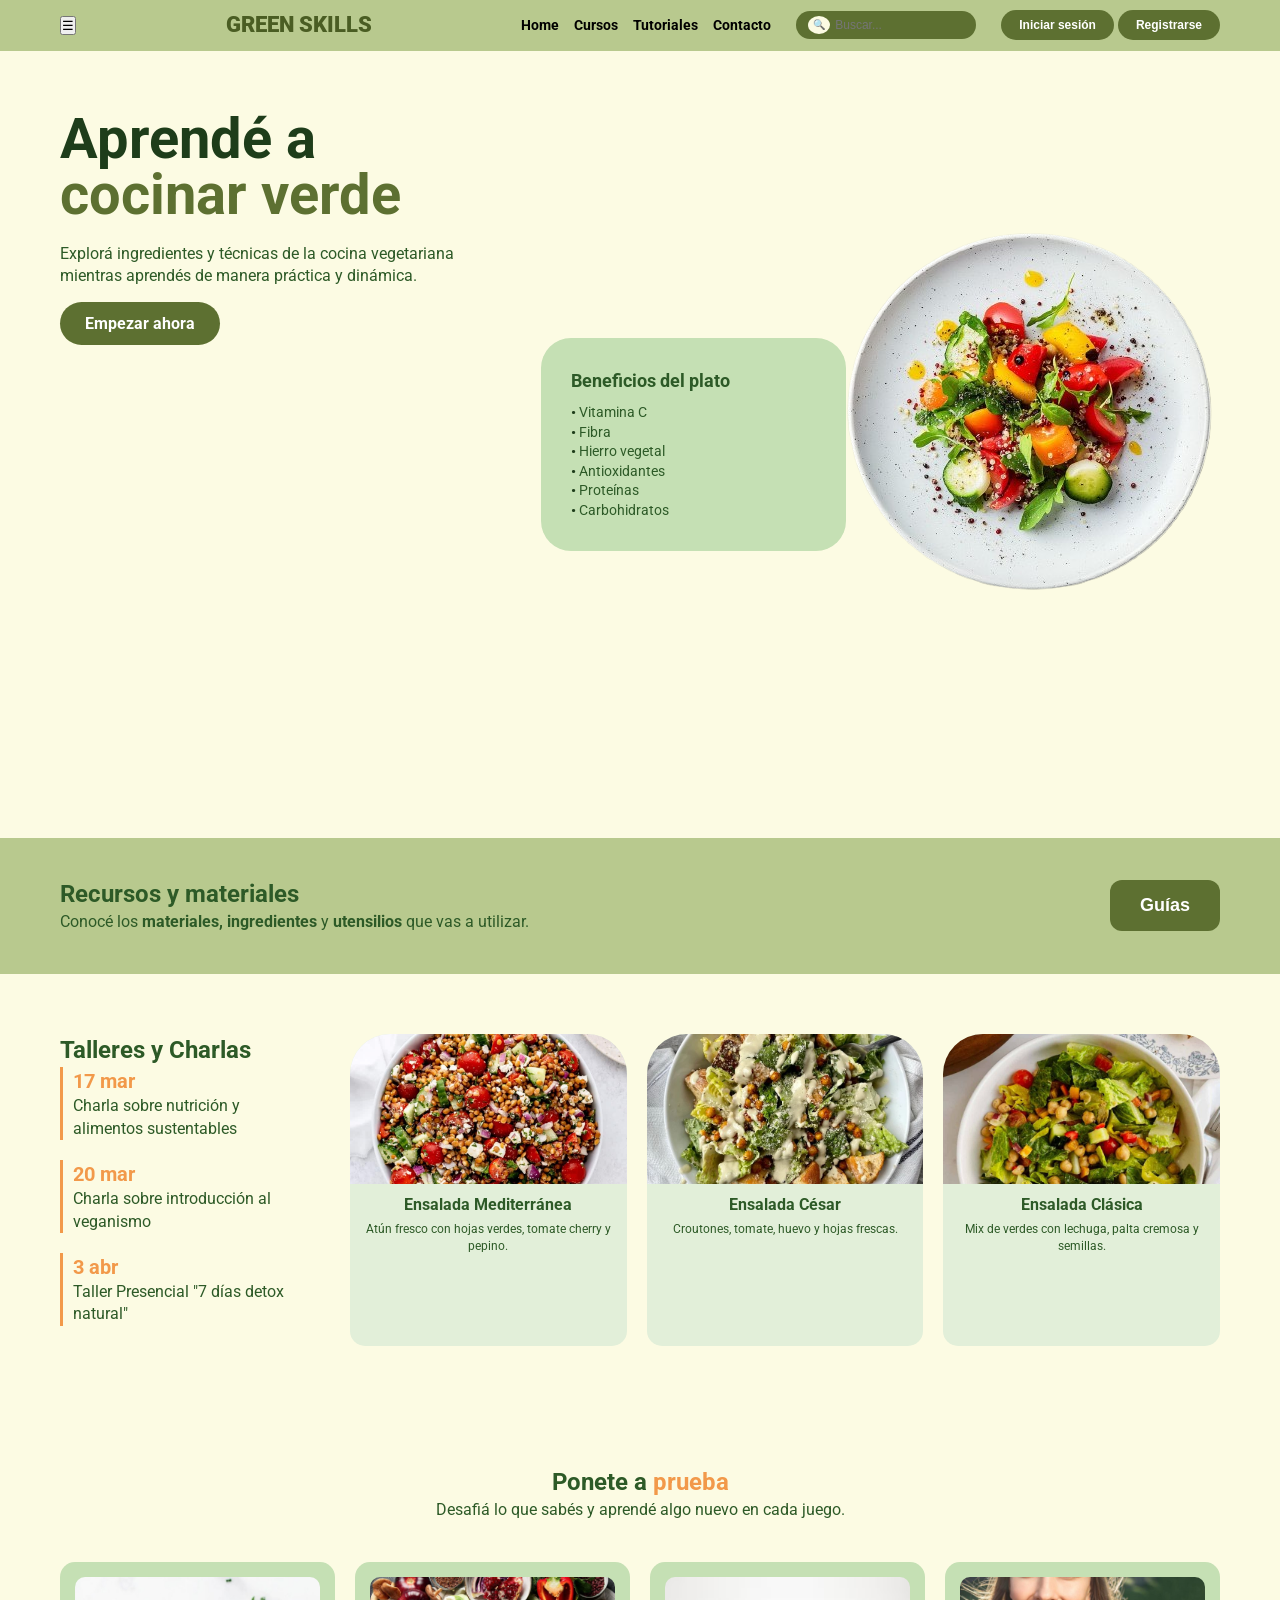
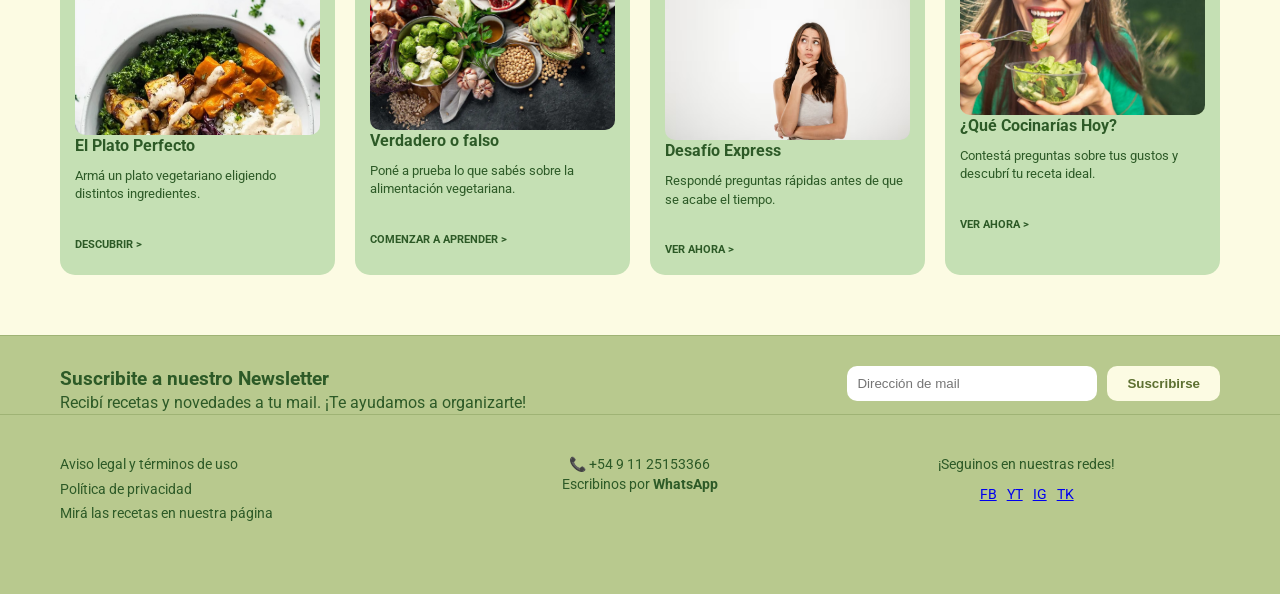
==== index.html @ e61cc4bb "cambie index" ====
<!DOCTYPE html>
<html lang="es">
<head>
    <meta charset="UTF-8">
    <meta name="viewport" content="width=device-width, initial-scale=1.0">
    <title>Green Skills - Inicio</title>
    <link rel="preconnect" href="https://fonts.googleapis.com">
    <link rel="preconnect" href="https://fonts.gstatic.com" crossorigin>
    <link href="https://fonts.googleapis.com/css2?family=Roboto:wght@400;700;900&display=swap" rel="stylesheet">
    <link rel="stylesheet" href="style.css">
</head>
<body>
    <header class="header-principal">
        <div class="contenedor-centrado header-flex">
            <button id="menu-btn" class="hamburger">☰</button>
            <a href="index.html" id="logo-texto">GREEN SKILLS</a>
            <section class="header-derecha"> 
                <nav id="principal1">
                    <ul>
                        <li><a href="index.html">Home</a></li>
                        <li><a href="cursos.html">Cursos</a></li>
                        <li><a href="tutoriales.html">Tutoriales</a></li>
                        <li><a href="contacto.html">Contacto</a></li>
                    </ul>
                </nav>
                <div class="search-bar">
                    <span class="lupa">🔍</span>
                    <input type="text" placeholder="Buscar...">
                </div>
                <div class="botones-auth">
                    <button class="btn-login">Iniciar sesión</button>
                    <button class="btn-reg">Registrarse</button>
                </div>
    </header>
    <main>
        <!-- HERO -->
        <section class="seccion-hero">
            <div class="contenedor-centrado hero-flex">
                <div class="hero-texto">
                    <h1>Aprendé a <span>cocinar verde</span></h1>
                    <p>Explorá ingredientes y técnicas de la cocina vegetariana mientras aprendés de manera práctica y dinámica.</p>
                    <a href="#" class="boton-principal">Empezar ahora</a>

                </div>
                <div class="hero-visual">
                    <aside class="cuadro-beneficios">
                        <h3>Beneficios del plato</h3>
                        <ul>
                            <li>Vitamina C</li>
                            <li>Fibra</li>
                            <li>Hierro vegetal</li>
                            <li>Antioxidantes</li>
                            <li>Proteínas</li>
                            <li>Carbohidratos</li>
                        </ul>
                    </aside>
                    <img src="fotos/platoprincipal.png" alt="Plato de ensalada fresca" class="plato-overlap">
                </div>
        </section>

        <!-- RECURSOS -->
        <section class="seccion-recursos">
            <div class="contenedor-centrado recursos-flex">
                <div class="texto-recursos">
                    <h2>Recursos y materiales</h2>
                    <p>Conocé los <strong>materiales, ingredientes</strong> y <strong>utensilios</strong> que vas a utilizar.</p>
            </div>
                <div class="botones-recursos">
                    <!-- Envolvemos el botón con el enlace al nuevo archivo -->
                    <a href="guias.html" style="text-decoration: none;">
                        <button class="pildora-oscura">Guías</button>
                    </a>
                </div>
        </section>
        <!-- TALLERES -->
        <section class="seccion-talleres">
            <div class="contenedor-centrado talleres-layout">
                <div class="lista-fechas">
                    <h2>Talleres y Charlas</h2>
                    <article class="item-fecha"><strong>17 mar</strong> <p>Charla sobre nutrición y alimentos sustentables</p></article>
                    <article class="item-fecha"><strong>20 mar</strong> <p>Charla sobre introducción al veganismo</p></article>
                    <article class="item-fecha"><strong>3 abr</strong> <p>Taller Presencial "7 días detox natural"</p></article>
                </div>
                <div class="grilla-talleres">
                    <article class="tarjeta-taller">
                        <img src="fotos/ensaladamed.jpg" alt="Ensalada Mediterránea">
                        <h3>Ensalada Mediterránea</h3>
                        <p>Atún fresco con hojas verdes, tomate cherry y pepino.</p>
                    </article>
                    <article class="tarjeta-taller">
                        <img src="fotos/ensaladacesar.jpg" alt="Ensalada César">
                        <h3>Ensalada César</h3>
                        <p>Croutones, tomate, huevo y hojas frescas.</p>
                    </article>
                    <article class="tarjeta-taller">
                        <img src="fotos/ensaladaclasica.jpg" alt="Ensalada Clásica">
                        <h3>Ensalada Clásica</h3>
                        <p>Mix de verdes con lechuga, palta cremosa y semillas.</p>
                    </article>
                </div>
        </section>
        <!-- JUEGOS -->
        <section class="seccion-juegos">
            <div class="contenedor-centrado">
                <div class="titulo-juegos">
                    <h2>Ponete a <span>prueba</span></h2>
                    <p>Desafiá lo que sabés y aprendé algo nuevo en cada juego.</p>
                </div>
                <div class="grilla-juegos">
                    <article class="tarjeta-juego">
                        <figure><img src="fotos/platoperfecto.jpg" alt="Miniatura Juego El Plato Perfecto"></figure>
                        <h4>El Plato Perfecto</h4>
                        <p>Armá un plato vegetariano eligiendo distintos ingredientes.</p>
                        <a href="#">DESCUBRIR ></a>
                    </article>
                    <article class="tarjeta-juego">
                        <figure><img src="fotos/verdaderoofalso.jpg" alt="Miniatura Juego Verdadero o Falso"></figure>
                        <h4>Verdadero o falso</h4>
                        <p>Poné a prueba lo que sabés sobre la alimentación vegetariana.</p>
                        <a href="#">COMENZAR A APRENDER ></a>
                    </article>
                    <article class="tarjeta-juego">
                        <figure><img src="fotos/desafio.jpg" alt="Miniatura Juego Desafío Express"></figure>
                        <h4>Desafío Express</h4>
                        <p>Respondé preguntas rápidas antes de que se acabe el tiempo.</p>
                        <a href="#">VER AHORA ></a>
                    </article>
                    <article class="tarjeta-juego">
                        <figure><img src="fotos/cocinarashoy.jpg" alt="Miniatura Juego Receta Ideal"></figure>
                        <h4>¿Qué Cocinarías Hoy?</h4>
                        <p>Contestá preguntas sobre tus gustos y descubrí tu receta ideal.</p>
                        <a href="#">VER AHORA ></a>
                    </article>
                </div>
        </section>
    </main>
    <!-- FOOTER -->
    <footer class="footer-total">
        <div class="newsletter">
            <div class="contenedor-centrado news-flex">
                <div class="texto-news">
                    <h3>Suscribite a nuestro Newsletter</h3>
                    <p>Recibí recetas y novedades a tu mail. ¡Te ayudamos a organizarte!</p>
                </div>
                <div class="input-group">
                    <input type="email" placeholder="Dirección de mail" aria-label="Correo electrónico">
                    <button class="btn-footer">Suscribirse</button>
                </div>
        </div>
        <div class="footer-datos">
            <div class="contenedor-centrado footer-grid">
                <div class="footer-links">
                    <a href="#">Aviso legal y términos de uso</a>
                    <a href="#">Política de privacidad</a>
                    <a href="#">Mirá las recetas en nuestra página</a>
                </div>
                <div class="footer-contacto">
                    <p>📞 +54 9 11 25153366</p>
                    <p>Escribinos por <strong>WhatsApp</strong></p>
                </div>
                <div class="footer-redes">
                    <p>¡Seguinos en nuestras redes!</p>
                    <div class="iconos-redes">
                        <a href="https://www.facebook.com/EasyVeggieIdeas/">FB</a> <a href="https://www.youtube.com/@vidavegana">YT</a> <a href="https://www.instagram.com/vegan/">IG</a> <a href="https://www.tiktok.com/@feedyoursoul____?_r=1&_t=ZT-967Yb3nEdzh">TK</a>
                    </div>
---- style.css ----
/* --- 1. CONFIGURACIÓN BASE --- */
* { 
    box-sizing: border-box; 
    margin: 0; 
    padding: 0; 
}
body { 
    font-family: 'Roboto', sans-serif; 
    background-color: #fcfbe3; 
    color: #2d5a27; 
    line-height: 1.4; 
}

.contenedor-centrado { 
    max-width: 1200px; 
    margin: 0 auto; 
    padding: 0 20px; 
}

/* --- 2. HEADER Y NAVEGACIÓN --- */
.header-principal { 
    background-color: #b8c98e; 
    padding: 10px 0; 
}

.header-flex { 
    display: flex; 
    justify-content: space-between; 
    align-items: center; 
}

#logo-texto { 
    font-weight: 900; 
    font-size: 22px; 
    color: #4a5d23; 
    text-decoration: none; /* Sin subrayado porque ahora es un link */
}

.header-derecha { 
    display: flex; 
    align-items: center; 
    gap: 20px; 
}

nav ul { 
    display: flex; 
    list-style: none; 
    gap: 15px; 
}

nav a { 
    text-decoration: none; 
    color: #000; 
    font-weight: bold; 
    font-size: 14px; 
}

.search-bar { 
    background: #5d7031; 
    border-radius: 20px; 
    padding: 5px 12px; 
    display: flex; 
    align-items: center; 
    width: 180px; 
}

.search-bar input { 
    background: transparent; 
    border: none; 
    color: white; 
    width: 100%; 
    outline: none; 
    font-size: 12px; 
}

.lupa { 
    background: #fcfbe3; 
    border-radius: 50%; 
    padding: 2px 5px; 
    margin-right: 5px; 
    font-size: 10px; 
}

.btn-login, .btn-reg { 
    background: #5d7031; 
    color: white; 
    border: none; 
    padding: 8px 18px; 
    border-radius: 20px; 
    font-weight: bold; 
    cursor: pointer; 
    font-size: 12px; 
}

/* --- 3. SECCIÓN HERO --- */
.seccion-hero { 
    padding: 60px 0; 
    position: relative; 
}

.hero-flex { 
    display: flex; 
    align-items: center; 
    justify-content: space-between; 
}

.hero-texto { 
    max-width: 400px; 
}

.hero-texto h1 { 
    font-size: 3.5rem; 
    color: #1e3d1a; 
    line-height: 1; 
    margin-bottom: 20px; 
}

.hero-texto h1 span { 
    color: #5d7031; 
}

.hero-texto p { 
    margin-bottom: 25px; 
    font-size: 16px; 
}

.boton-principal { 
    background: #5d7031; 
    color: white; 
    text-decoration: none; 
    padding: 12px 25px; 
    border-radius: 25px; 
    font-weight: bold; 
}

.hero-visual { 
    display: flex; 
    align-items: center; 
    position: relative; 
}

.cuadro-beneficios { 
    background: #c5e0b4; 
    /* Cambiamos el padding derecho de 60px a 110px para empujar el texto */
    padding: 30px 110px 30px 30px; 
    border-radius: 30px; 
    z-index: 1; 
    /* Aumentamos un poco el ancho mínimo para que entre todo bien */
    min-width: 280px; 
}

.cuadro-beneficios h3 { 
    margin-bottom: 10px; 
    font-size: 18px; 
}

.cuadro-beneficios ul { 
    list-style: none; 
    font-size: 14px; 
}

.cuadro-beneficios li::before { 
    content: "• "; 
    color: #1e3d1a; 
    font-weight: bold; 
}

.plato-overlap { 
    width: 380px; 
    height: 380px; 
    border-radius: 50%; 
    object-fit: cover; 
    /* Cambiamos de -100px a -60px para mover el plato a la derecha */
    margin-left: -60px; 
    z-index: 2; 
    /* La línea del box-shadow fue eliminada para sacar la sombra */
}

/* --- 4. SECCIÓN RECURSOS --- */
.seccion-recursos { 
    background-color: #b8c98e; 
    padding: 40px 0; 
}

.recursos-flex { 
    display: flex; 
    justify-content: space-between; 
    align-items: center; 
}

.pildora-oscura { 
    background: #5d7031; 
    color: white; 
    border: none; 
    padding: 15px 30px; 
    border-radius: 12px; 
    font-weight: bold; 
    font-size: 18px; 
    cursor: pointer; 
}

.botones-recursos { 
    display: flex; 
    gap: 15px; 
}

/* --- 5. TALLERES Y CHARLAS --- */
.seccion-talleres { 
    padding: 60px 0; 
}

.talleres-layout { 
    display: grid; 
    grid-template-columns: 250px 1fr; 
    gap: 40px; 
}

.item-fecha { 
    margin-bottom: 20px; 
    border-left: 3px solid #f2994a; 
    padding-left: 10px; 
}

.item-fecha strong { 
    color: #f2994a; 
    font-size: 20px; 
    display: block; 
}

.grilla-talleres { 
    display: flex; 
    gap: 20px; 
}

.tarjeta-taller { 
    background: #e2efd9; 
    border-radius: 40px 40px 15px 15px; 
    padding: 0 0 20px 0; 
    text-align: center; 
    flex: 1; 
}

.tarjeta-taller img { 
    width: 100%; 
    height: 150px; 
    object-fit: cover; 
    border-radius: 40px 40px 0 0; 
    margin-bottom: 10px; 
}

.tarjeta-taller h3 { 
    font-size: 16px; 
    padding: 0 10px; 
}

.tarjeta-taller p { 
    font-size: 12px; 
    padding: 5px 15px; 
}

/* --- 6. JUEGOS --- */
.seccion-juegos { 
    padding: 60px 0; 
    text-align: center; 
}

.titulo-juegos h2 span { 
    color: #f2994a; 
}

.grilla-juegos { 
    display: grid; 
    grid-template-columns: repeat(4, 1fr); 
    gap: 20px; 
    margin-top: 40px; 
}

.tarjeta-juego { 
    background: #c5e0b4; 
    border-radius: 15px; 
    padding: 15px; 
    text-align: left; 
}

/* Corrección de Figure (antes img-container) */
figure { 
    height: 150px; 
    overflow: hidden; 
    border-radius: 10px; 
    margin-bottom: 10px; 
}

figure img { 
    width: 100%; 
    height: 100%; 
    object-fit: cover; 
}

.tarjeta-juego h4 { 
    font-size: 16px; 
    margin-bottom: 10px; 
}

.tarjeta-juego p { 
    font-size: 13px; 
    margin-bottom: 15px; 
    min-height: 50px; 
}

.tarjeta-juego a { 
    text-decoration: none; 
    color: #2d5a27; 
    font-weight: bold; 
    font-size: 11px; 
}

/* --- 7. FOOTER --- */
.newsletter { 
    background-color: #b8c98e; 
    padding: 30px 0; 
    border-top: 1px solid #9fb375; 
}

.news-flex { 
    display: flex; 
    justify-content: space-between; 
    align-items: center; 
}

.input-group { 
    display: flex; 
    gap: 10px; 
}

.input-group input { 
    padding: 10px; 
    border-radius: 10px; 
    border: none; 
    width: 250px; 
}

.btn-footer { 
    background: #fcfbe3; 
    border: none; 
    padding: 10px 20px; 
    border-radius: 10px; 
    font-weight: bold; 
    cursor: pointer; 
    color: #5d7031; 
}

.footer-datos { 
    background-color: #b8c98e; 
    padding: 40px 0; 
    border-top: 1px solid #9fb375; 
    font-size: 14px; 
}

.footer-grid { 
    display: grid; 
    grid-template-columns: repeat(3, 1fr); 
    text-align: center; 
}

.footer-links { 
    display: flex; 
    flex-direction: column; 
    text-align: left; 
    gap: 5px; 
}

.footer-links a { 
    text-decoration: none; 
    color: #2d5a27; 
}

.footer-redes .iconos-redes { 
    display: flex; 
    justify-content: center; 
    gap: 10px; 
    margin-top: 10px; 
}

/* --- ESTILOS ESPECÍFICOS CONTACTO --- */

.hero-contacto-img {
    width: 100%;
    height: 300px;
    overflow: hidden;
}

.hero-contacto-img img {
    width: 100%;
    height: 100%;
    object-fit: cover;
    opacity: 0.8;
}

.titulo-contacto {
    font-size: 2.5rem;
    margin-bottom: 10px;
}

.bajada-contacto {
    margin-bottom: 40px;
    font-size: 1.1rem;
}

/* Bloques de información con iconos circulares */
.info-bloque {
    display: flex;
    align-items: center;
    gap: 15px;
    margin-bottom: 25px;
}

.icono-circular {
    background-color: #f2994a;
    width: 50px;
    height: 50px;
    border-radius: 50%;
    display: flex;
    justify-content: center;
    align-items: center;
    color: white;
    font-size: 20px;
    flex-shrink: 0;
}

.texto-bloque strong {
    display: block;
    font-size: 16px;
}

/* Redes en sección contacto */
.redes-contacto {
    margin-top: 40px;
}

.iconos-redes-naranja {
    display: flex;
    gap: 10px;
    margin-top: 10px;
}

.circulo-red {
    background-color: #f2994a;
    color: white;
    width: 35px;
    height: 35px;
    border-radius: 50%;
    display: flex;
    justify-content: center;
    align-items: center;
    font-weight: bold;
}

/* Formulario */
.subrayado-naranja {
    font-size: 2rem;
    margin-bottom: 30px;
    position: relative;
    display: inline-block;
}

.subrayado-naranja::after {
    content: "";
    position: absolute;
    left: 0;
    bottom: -5px;
    width: 100%;
    height: 4px;
    background-color: #f2994a;
    border-radius: 2px;
}

.campo input, .campo textarea {
    border: 2px solid #b8c98e;
    background-color: white;
    border-radius: 12px;
    padding: 12px;
}

/* Mapa */
.mapa-seccion {
    text-align: center;
    margin: 60px 0;
}

.encabezado-mapa {
    margin-bottom: 20px;
}

.encabezado-mapa h2 {
    color: #4a5d23;
    font-size: 1.8rem;
}

.contenedor-mapa {
    border: 15px solid white;
    border-radius: 20px;
    box-shadow: 0 10px 30px rgba(0,0,0,0.1);
    overflow: hidden;
}

/* Footer Final Verde */
.footer-final-verde {
    background-color: #b8c98e;
    padding: 40px 0;
    font-size: 13px;
    color: #2d5a27;
}

.grid-footer-final {
    display: grid;
    grid-template-columns: 1fr 1fr 1fr;
    gap: 40px;
    align-items: start;
}

.links-legales {
    display: flex;
    flex-direction: column;
    gap: 8px;
}

.links-legales a {
    text-decoration: none;
    color: #2d5a27;
}

.contacto-central {
    text-align: center;
}

.redes-finales {
    text-align: right;
}

.iconos-sociales {
    display: flex;
    justify-content: flex-end;
    gap: 15px;
    margin-top: 10px;
    font-size: 20px;
}
/* --- ESTILOS CURSOS.HTML --- */

/* 1. Sección superior de Cursos */
.seccion-cursos-grilla {
    background-color: #e2efd9; /* Verde muy clarito del fondo */
    padding: 60px 0;
}

.titulo-cursos {
    font-size: 2.5rem;
    color: #2d5a27;
    margin-bottom: 40px;
    line-height: 1.1;
}

.grilla-cards-cursos {
    display: grid;
    grid-template-columns: repeat(3, 1fr);
    gap: 30px;
}

.card-curso {
    background-color: #b8c98e; /* Verde de la card */
    border-radius: 20px;
    overflow: hidden;
    padding: 15px;
}

.card-curso img {
    width: 100%;
    height: 200px;
    object-fit: cover;
    border-radius: 15px;
}

.card-info h3 {
    color: white;
    margin: 15px 0 10px 0;
    font-size: 1.2rem;
}

.card-info p {
    color: white;
    font-size: 0.9rem;
    margin-bottom: 5px;
}

/* 2. Sección Chefs */
.seccion-chefs {
    background-color: #fcfbe3; /* Crema */
    padding: 80px 0;
    text-align: center;
}

.chefs-encabezado h2 {
    font-size: 2.2rem;
}

.chefs-encabezado span {
    color: #f2994a; /* Naranja */
}

.subtitulo-chefs {
    font-weight: bold;
    margin-top: 10px;
}

.grilla-chefs {
    display: grid;
    grid-template-columns: repeat(3, 1fr);
    gap: 40px;
    margin-top: 50px;
}

.card-chef img {
    width: 100%;
    border-radius: 30px;
    margin-bottom: 15px;
}

.card-chef h4 {
    font-size: 1.2rem;
    margin-bottom: 5px;
}

.card-chef span {
    color: #666;
    font-size: 0.9rem;
}

.slider-controls {
    display: flex;
    justify-content: center;
    align-items: center;
    gap: 20px;
    margin-top: 40px;
}

.barra-progreso {
    width: 100px;
    height: 4px;
    background-color: #9fb375;
    border-radius: 2px;
}

/* 3. Sección Recetas Destacadas */
.recetas-destacadas-banner {
    background-image: url('fotos/fondo-vegetales.jpg'); /* Imagen de fondo con opacidad */
    background-size: cover;
    background-position: center;
    padding: 80px 0;
    position: relative;
    background-color: rgba(226, 239, 217, 0.9); /* Capa verde encima */
    background-blend-mode: overlay;
}

.flex-recetas {
    display: flex;
    justify-content: space-between;
    align-items: flex-start;
    margin-bottom: 50px;
}

.texto-recetas h2 {
    font-size: 2.5rem;
}

.texto-recetas span {
    color: #f2994a;
}

.btn-explorar-out {
    border: 1px solid #5d7031;
    padding: 10px 30px;
    border-radius: 20px;
    text-decoration: none;
    color: #2d5a27;
    font-weight: bold;
    font-size: 0.8rem;
}

.grilla-platos-circulares {
    display: grid;
    grid-template-columns: repeat(3, 1fr);
    gap: 20px;
}

.grilla-platos-circulares img {
    width: 100%;
    border-radius: 50%;
    transition: transform 0.3s;
}

.grilla-platos-circulares img:hover {
    transform: scale(1.05);
}
/* --- ESTILOS CURSOS (BASADO EN JPG) --- */

.seccion-cursos-v2 {
    background-color: #d8e6c4; /* Verde claro de fondo */
    padding: 100px 0;
}

.titulo-principal-cursos {
    font-size: 3rem;
    font-weight: 900; /* Roboto Black */
    color: #1e3d1a;
    line-height: 1.1;
    margin-bottom: 60px;
}

.grilla-cursos-v2 {
    display: grid;
    grid-template-columns: repeat(3, 1fr);
    gap: 40px;
}

.card-v2 {
    background-color: #b3c691; /* Verde oliva de la tarjeta */
    border-radius: 30px;
    padding: 20px;
}

.card-v2 img {
    width: 100%;
    height: 220px;
    object-fit: cover;
    border-radius: 20px;
    margin-bottom: 20px;
}

.card-v2-contenido h3 {
    color: white;
    font-size: 1.4rem;
    font-weight: 700;
    margin-bottom: 15px;
}

.card-v2-contenido p {
    color: white;
    font-size: 0.95rem;
    margin-bottom: 5px;
}

/* --- SECCIÓN CHEFS --- */

.seccion-chefs-v2 {
    background-color: #fdfbe2; /* Fondo crema */
    padding: 100px 0;
    text-align: center;
}

.encabezado-v2 h2 {
    font-size: 2.8rem;
    font-weight: 900;
    color: #1e3d1a;
}

.encabezado-v2 .naranja {
    color: #d98e52; /* Naranja madera */
}

.encabezado-v2 .negrita {
    font-weight: bold;
    margin: 20px 0 5px 0;
}

.grilla-chefs-v2 {
    display: grid;
    grid-template-columns: repeat(3, 1fr);
    gap: 50px;
    margin-top: 60px;
}

.chef-item img {
    width: 100%;
    border-radius: 40px;
    margin-bottom: 20px;
}

.chef-item h4 {
    font-size: 1.5rem;
    font-weight: 700;
    margin-bottom: 5px;
}

.controles-v2 {
    display: flex;
    justify-content: center;
    align-items: center;
    gap: 15px;
    margin-top: 50px;
}

.linea-progreso {
    width: 60px;
    height: 4px;
    background-color: #a4b67d;
    border-radius: 10px;
}
/* --- SECCIÓN GUÍAS DE COCINA (DISEÑO JPG) --- */

.seccion-guias {
    padding: 80px 20px;
    background-color: #fcfbe3; /* Fondo crema base */
}

.receta-card {
    display: flex;
    align-items: center;
    justify-content: space-between;
    gap: 40px;
    margin-bottom: 60px;
    position: relative;
}

/* Efecto Zig-Zag */
.receta-card.inversa {
    flex-direction: row-reverse;
    text-align: right;
}

/* Títulos Principales */
.receta-titulo {
    font-size: 2.8rem;
    color: #1e3d1a;
    margin-top: 30px;
    margin-bottom: 30px;
    font-weight: 700;
}

.receta-titulo span {
    color: #b8c98e; /* Verde claro del texto */
}

/* Subtítulos Naranjas/Marrón */
.subtitulo-icono {
    color: #c07d48; 
    font-size: 1.3rem;
    font-weight: 900;
    margin-bottom: 8px;
    display: flex;
    align-items: center;
    gap: 10px;
}

.receta-card.inversa .subtitulo-icono {
    justify-content: flex-end;
}

.emoji {
    font-size: 1.5rem;
    filter: sepia(1) saturate(2) hue-rotate(330deg); /* Ajuste de color para los emojis */
}

.receta-info {
    margin-bottom: 25px;
}

.receta-info p {
    font-size: 16px;
    color: #2d5a27;
    max-width: 550px;
}

/* Listas de pasos */
.lista-pasos {
    list-style: none;
    padding: 0;
}

.lista-pasos li {
    margin-bottom: 8px;
    font-size: 16px;
    position: relative;
    padding-left: 20px;
}

/* Bullets personalizados */
.receta-card:not(.inversa) .lista-pasos li::before {
    content: "•";
    position: absolute;
    left: 0;
    color: #000;
    font-weight: bold;
}

.receta-card.inversa .lista-pasos li {
    padding-left: 0;
    padding-right: 20px;
}

.receta-card.inversa .lista-pasos li::after {
    content: "•";
    position: absolute;
    right: 0;
    color: #000;
    font-weight: bold;
}

/* --- PARTE VISUAL (EL PLATO Y LA MANCHA VERDE) --- */

.receta-visual {
    position: relative;
    flex: 1;
    display: flex;
    justify-content: center;
    align-items: center;
}

/* La forma verde redondeada de fondo */
.forma-fondo {
    position: absolute;
    width: 120%;
    height: 90%;
    background-color: #e2efd9; /* Verde muy suave */
    z-index: 1;
    border-radius: 60px 200px 100px 150px; /* Forma orgánica */
}

.receta-card.inversa .forma-fondo {
    border-radius: 200px 60px 150px 100px;
    left: -10%;
}

.marco-circular {
    position: relative;
    z-index: 2;
    width: 350px;
    height: 350px;
}

.marco-circular img {
    width: 100%;
    height: 100%;
    object-fit: cover;
    border-radius: 50%;
    border: 12px solid white; /* El borde blanco grueso */
    box-shadow: 0 10px 25px rgba(0,0,0,0.1);
}

/* Separador horizontal fino */
.separador-receta {
    border: 0;
    height: 1.5px;
    background-color: #c07d48;
    width: 400px;
    margin: 60px auto;
    opacity: 0.4;
}

/* Responsive básico */
@media (max-width: 900px) {
    .receta-card, .receta-card.inversa {
        flex-direction: column;
        text-align: center;
    }
    .receta-card.inversa .subtitulo-icono { justify-content: center; }
    .marco-circular { width: 280px; height: 280px; }
}
/* =========================================
   ESTILOS ESPECÍFICOS CURSOS (BASADO EN JPG)
   ========================================= */

/* SECCIÓN CURSOS */
.seccion-cursos-v2 {
    background-color: #d8e6c4; /* El verde suave de fondo del JPG */
    padding: 80px 0;
}

.titulo-principal-cursos {
    font-size: 3rem;
    font-weight: 900;
    color: #1e3d1a;
    line-height: 1;
    margin-bottom: 50px;
}

.grilla-cursos-v2 {
    display: grid;
    grid-template-columns: repeat(3, 1fr);
    gap: 30px;
}

.card-v2 {
    background-color: #b3c691; /* El verde oliva de las cards */
    border-radius: 25px;
    padding: 15px;
    transition: transform 0.3s ease;
}

.card-v2:hover { transform: translateY(-5px); }

.card-v2 img {
    width: 100%;
    height: 220px;
    object-fit: cover;
    border-radius: 20px;
}

.card-v2-contenido h3 {
    color: #fcfbe3;
    font-size: 1.3rem;
    margin: 15px 0 10px;
}

.card-v2-contenido p {
    color: #fcfbe3;
    font-size: 0.9rem;
    margin-bottom: 5px;
    display: flex;
    align-items: center;
    gap: 10px;
}

/* SECCIÓN CHEFS */
.seccion-chefs-v2 {
    background-color: #fcfbe3; /* Crema */
    padding: 80px 0;
}

.encabezado-v2 h2 {
    font-size: 2.8rem;
    font-weight: 900;
    color: #1e3d1a;
}

.encabezado-v2 .naranja {
    color: #d98e52; /* El naranja del diseño */
}

.puesto-chef {
    color: #888;
    font-style: italic;
    margin-bottom: 10px;
}

.desc-chef {
    font-size: 0.9rem;
    padding: 0 10px;
    line-height: 1.5;
}

.chef-item img {
    width: 100%;
    border-radius: 40px;
    margin-bottom: 15px;
    box-shadow: 0 10px 20px rgba(0,0,0,0.05);
}

/* SECCIÓN RECETAS DESTACADAS */
.recetas-destacadas-v2 {
    background-color: #d8e6c4;
    padding: 80px 0;
    /* Podés añadir un background-image sutil de vegetales aquí */
}

.flex-encabezado-recetas {
    display: flex;
    justify-content: space-between;
    align-items: flex-end;
    margin-bottom: 50px;
}

.btn-explorar-v2 {
    border: 2px solid #d98e52;
    padding: 12px 35px;
    border-radius: 25px;
    text-decoration: none;
    color: #1e3d1a;
    font-weight: 900;
    font-size: 14px;
}

.grilla-platos-v2 {
    display: grid;
    grid-template-columns: repeat(3, 1fr);
    gap: 25px;
    align-items: center; /* Asegura que todos se alineen al centro verticalmente */
}

.plato-wrap {
    width: 100%;
    aspect-ratio: 1 / 1.4; /* Esto crea la forma ovalada vertical del diseño */
    overflow: hidden;
    border-radius: 500px; /* Hace que el contenedor sea totalmente ovalado */
    border: 10px solid rgba(255, 255, 255, 0.4);
    box-shadow: 0 15px 30px rgba(0,0,0,0.1);
}

.plato-wrap img {
    width: 100%;
    height: 100%;
    object-fit: cover; /* Esto evita que la imagen se deforme al estirarse */
}

/* Slider Controls */
.controles-v2 {
    display: flex;
    justify-content: center;
    align-items: center;
    gap: 20px;
    margin-top: 50px;
}

.linea-progreso {
    width: 100px;
    height: 5px;
    background: #c5e0b4;
    border-radius: 10px;
}

.progreso-activo {
    width: 40%;
    height: 100%;
    background: #5d7031;
    border-radius: 10px;
}
/* --- AJUSTES ESPECÍFICOS TUTORIALES --- */
/* Hero Layout */
.tutoriales-hero {
    display: grid;
    grid-template-columns: 1fr 1fr;
    gap: 60px;
    padding: 190px 20px 120px 20px;
    align-items: center;
}

.titulo-subrayado {
    font-size: 3.5rem;
    font-weight: 900;
    line-height: 1;
    color: #1e3d1a;
    position: relative;
    margin-top: 30px;
    margin-bottom: 20px;
    display: inline-block;
}

.titulo-subrayado::after {
    content: "";
    position: absolute;
    left: 0;
    bottom: -10px;
    width: 80%;
    height: 6px;
    background-color: #f2994a;
    border-radius: 3px;
}

.pildora-recurso {
    background: #c5e0b4;
    padding: 15px 20px;
    border-radius: 15px;
    margin-bottom: 15px;
    max-width: 450px;
    transition: transform 0.2s;
}
.pildora-recurso:hover { transform: translateX(10px); }

.hero-videos {
    display: flex;
    flex-direction: column;
    gap: 40px;
}
.video-placeholder {
    width: 100%;
    aspect-ratio: 16 / 9;
    border-radius: 25px;
    overflow: hidden;
    background: #000;
}
/* 👇 AGREGA ESTE BLOQUE NUEVO 👇 */
.video-placeholder iframe,
.video-placeholder video {
    width: 100%;
    height: 100%;
    border: none;
}
.video-caption {
    background: white;
    border: 2px solid #5d7031;
    padding: 8px 20px;
    border-radius: 30px;
    display: inline-block;
    margin-top: -20px;
    position: relative;
    z-index: 5;
    margin-left: 20px;
    font-weight: bold;
    font-size: 13px;
}

/* Sección Resumen (Fondo Verde) */
.resumen-talleres {
    background-color: #9fb375;
    padding: 80px 0;
    color: #1e3d1a;
}

.resumen-encabezado {
    text-align: center;
    margin-bottom: 50px;
}

.tagline {
    text-transform: uppercase;
    font-weight: 900;
    font-size: 12px;
    letter-spacing: 1px;
    display: block;
    margin-bottom: 10px;
}

.grilla-recetas {
    display: grid;
    grid-template-columns: repeat(3, 1fr);
    gap: 30px;
}

.tarjeta-receta {
    background: #fcfbe3;
    border-radius: 20px;
    overflow: hidden;
    text-align: center;
    padding-bottom: 20px;
    box-shadow: 0 5px 15px rgba(0,0,0,0.05);
}

.tarjeta-receta img {
    width: 100%;
    height: 180px;
    object-fit: cover;
}

.tarjeta-receta h3 {
    margin: 15px 0 10px;
    font-size: 18px;
    color: #c07d48; /* Color madera/naranja para títulos */
}

.tarjeta-receta p {
    padding: 0 15px;
    font-size: 14px;
}

/* Sección Requerimientos */
.requerimientos-seccion {
    padding: 100px 20px;
}

.requerimientos-grid {
    display: grid;
    grid-template-columns: 1fr 1fr;
    gap: 100px;
}

/* 👇 ESTA ES LA CLASE NUEVA QUE DEBES AGREGAR 👇 */
.req-texto-izq {
    padding-top: 50px; /* Esto forzará al texto a despegarse del techo verde */
}

.req-texto-izq h2 {
    font-size: 2.5rem;
    margin: 15px 0;
}

.req-item {
    margin-bottom: 40px;
    position: relative;
    padding-left: 30px;
}

.req-item::before {
    content: "●";
    color: #5d7031;
    position: absolute;
    left: 0;
    font-size: 20px;
}

.req-item h3 {
    font-size: 18px;
    margin-bottom: 10px;
}
/* ============================================================
   ESTILOS BASE: OPTIMIZACIÓN PARA CELULAR (MOBILE FIRST)
   ============================================================ */

/* Ajuste de contenedores y márgenes */
.contenedor-centrado {
    max-width: 100%;
    padding: 0 20px; /* Margen de seguridad en los bordes del celu */
}

/* Imágenes y elementos visuales flexibles */
img, figure, video, .plato-overlap {
    max-width: 100%;
    height: auto;
    display: block;
    margin: 0 auto;
}

/* Tipografía Adaptable */
.titulo-subrayado {
    font-size: 2.2rem; /* Más pequeño para evitar cortes en móvil */
    text-align: center;
    line-height: 1.1;
}

/* Hero y Secciones Principales (Apilado Vertical) */
.hero-flex, 
.header-flex, 
.header-derecha, 
.seccion-contacto-layout, 
.news-flex {
    display: flex;
    flex-direction: column; /* Todo uno abajo del otro */
    gap: 25px;
    align-items: center;
    text-align: center;
}

/* Cuadro de Beneficios (Eliminamos el padding excesivo de 110px) */
.cuadro-beneficios {
    width: 100%;
    min-width: auto;
    padding: 25px; /* Espaciado interno cómodo para el dedo */
    margin: 0 auto;
}

/* Grillas de Cursos, Juegos y Recetas (1 Columna) */
.grilla-cursos-v2, 
.grilla-juegos, 
.grilla-chefs-v2, 
.grilla-recetas {
    display: grid;
    grid-template-columns: 1fr; /* Una tarjeta por fila */
    gap: 20px;
}

/* ============================================================
   MEDIA QUERY: AJUSTES PARA PC (Escritorio)
   Se activa solo en pantallas de más de 1024px
   ============================================================ */
@media (min-width: 1024px) {

    .contenedor-centrado {
        max-width: 1200px; /* Volvemos al ancho de diseño original */
        margin: 0 auto;
    }

    /* Restauramos el flujo horizontal */
    .hero-flex, 
    .header-flex, 
    .seccion-contacto-layout, 
    .news-flex {
        flex-direction: row;
        text-align: left;
        align-items: flex-start;
    }

    .header-flex {
        justify-content: space-between;
        align-items: center;
    }

    .header-derecha {
        flex-direction: row;
        width: auto;
    }

    /* Tipografía para pantallas grandes */
    .titulo-subrayado {
        font-size: 3.5rem;
        text-align: left;
    }

    /* Restauramos el diseño del cuadro de beneficios original */
    .cuadro-beneficios {
        padding: 30px 110px 30px 30px;
        min-width: 280px;
    }

    /* Grillas Multi-columna */
    .grilla-cursos-v2, 
    .grilla-chefs-v2, 
    .grilla-recetas {
        grid-template-columns: repeat(3, 1fr); /* 3 columnas en PC */
    }

    .grilla-juegos {
        grid-template-columns: repeat(4, 1fr); /* 4 columnas para los iconos */
    }
}
/* ============================================================
   ADAPTACIÓN RESPONSIVE GLOBAL (CELULARES)
   ============================================================ */
@media (max-width: 768px) {
    /* 1. Romper las grillas: Pasamos todo de 2 o 3 columnas a 1 sola */
    .tutoriales-hero,
    .requerimientos-grid,
    .seccion-contacto-layout,
    .talleres-layout,
    .grilla-cursos-v2,
    .grilla-chefs-v2,
    .grilla-platos-v2,
    .grilla-recetas,
    .grid-footer-final {
        grid-template-columns: 1fr;
        gap: 40px; /* Reducimos los huecos gigantes de la versión de compu */
    }

    /* 2. Apilar elementos Flexbox: De fila (horizontal) a columna (vertical) */
    .hero-flex,
    .header-flex,
    .header-derecha,
    .news-flex,
    .grilla-talleres,
    .receta-card,
    .receta-card.inversa {
        display: flex;
        flex-direction: column;
        align-items: center; /* Centra los elementos */
        text-align: center;
        padding-top: 40px;
    }

    /* 3. Ajuste de imágenes y superposiciones para que no rompan la pantalla */
    .cuadro-beneficios {
        padding: 25px; /* Saca el padding exagerado de 110px de la compu */
        width: 100%;
        min-width: auto;
    }

    .plato-overlap {
        margin-left: 0; /* Anula el margen negativo para que el plato se centre */
        width: 100%;
        max-width: 300px; /* Evita que el plato ocupe el 100% de una pantalla chica */
        height: auto;
    }

    /* 4. Ajustar tamaños de textos gigantes */
    .titulo-subrayado,
    .receta-titulo,
    .titulo-principal-cursos,
    .hero-texto h1 {
        font-size: 2.2rem;
        line-height: 1.1;
        margin: 0;
    }

    /* Ajuste específico para el marco circular de las guías */
    .marco-circular {
        width: 280px;
        height: 280px;
    }
}
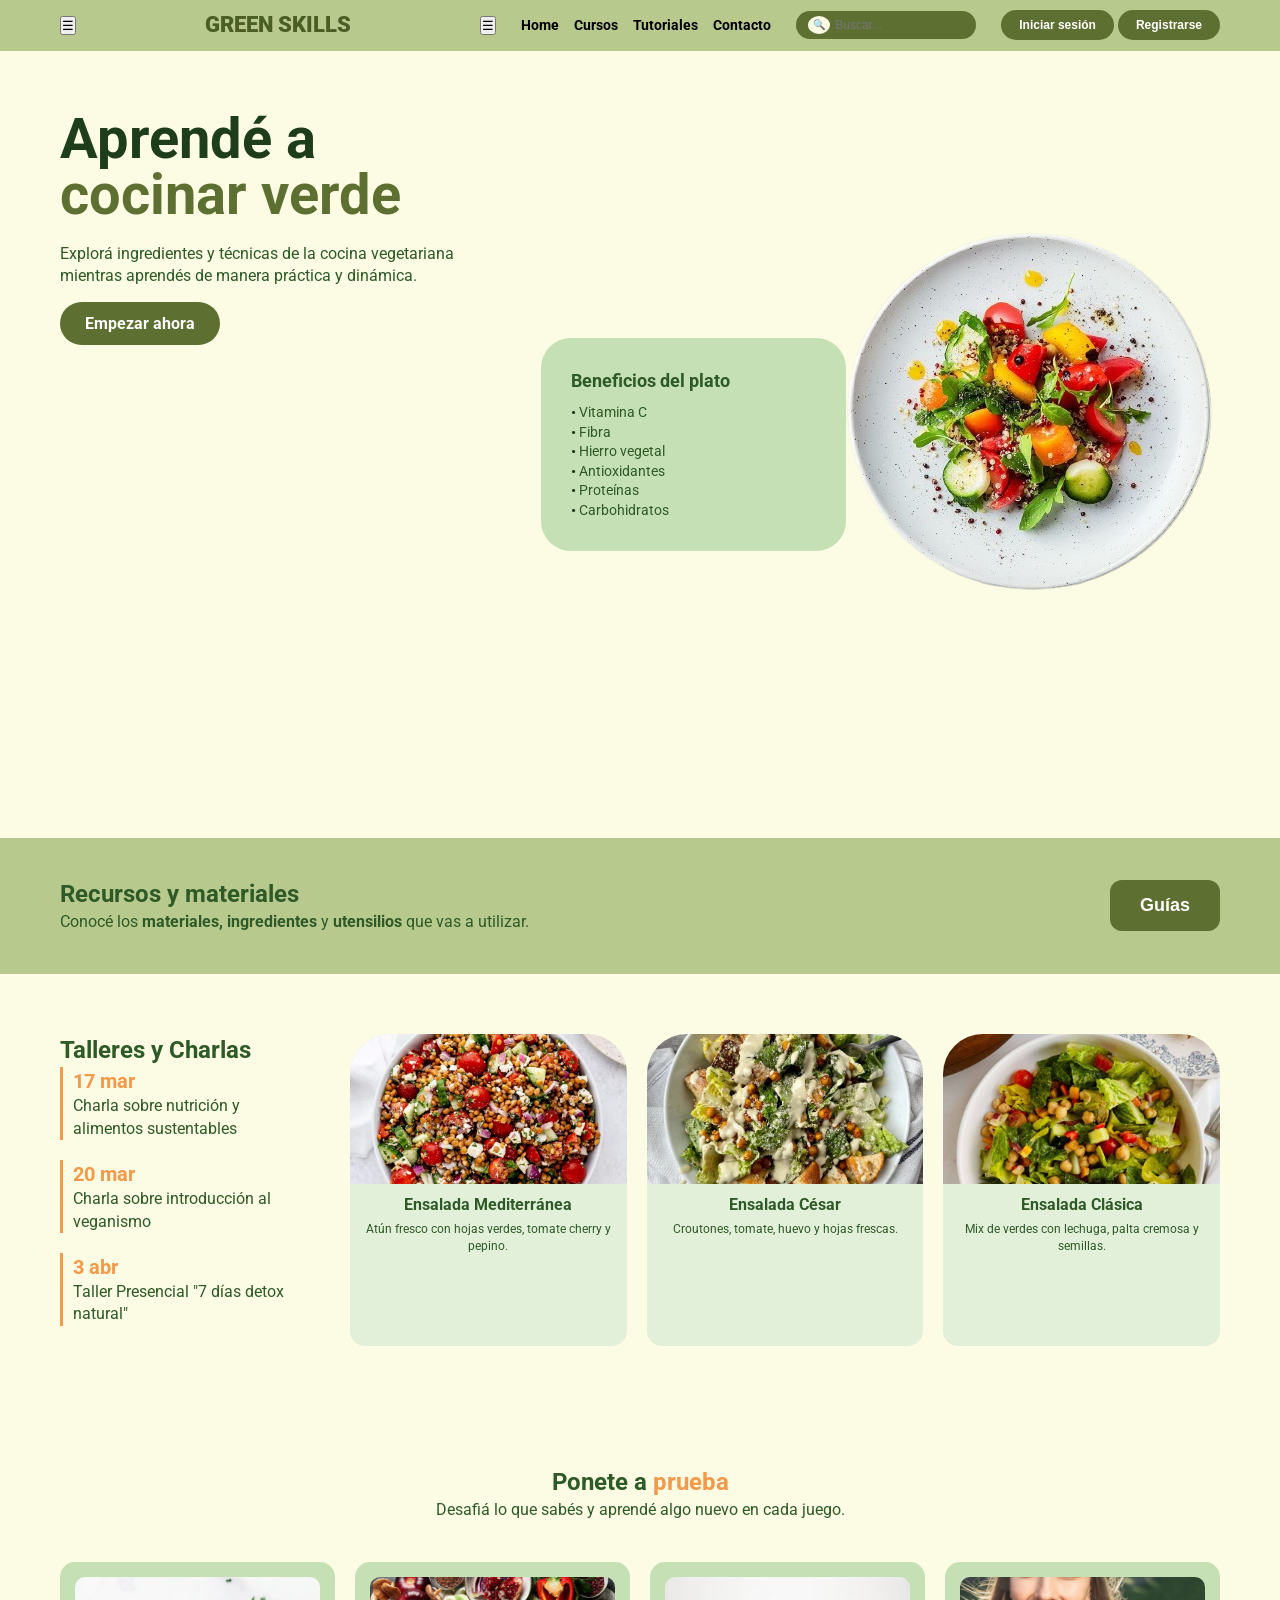
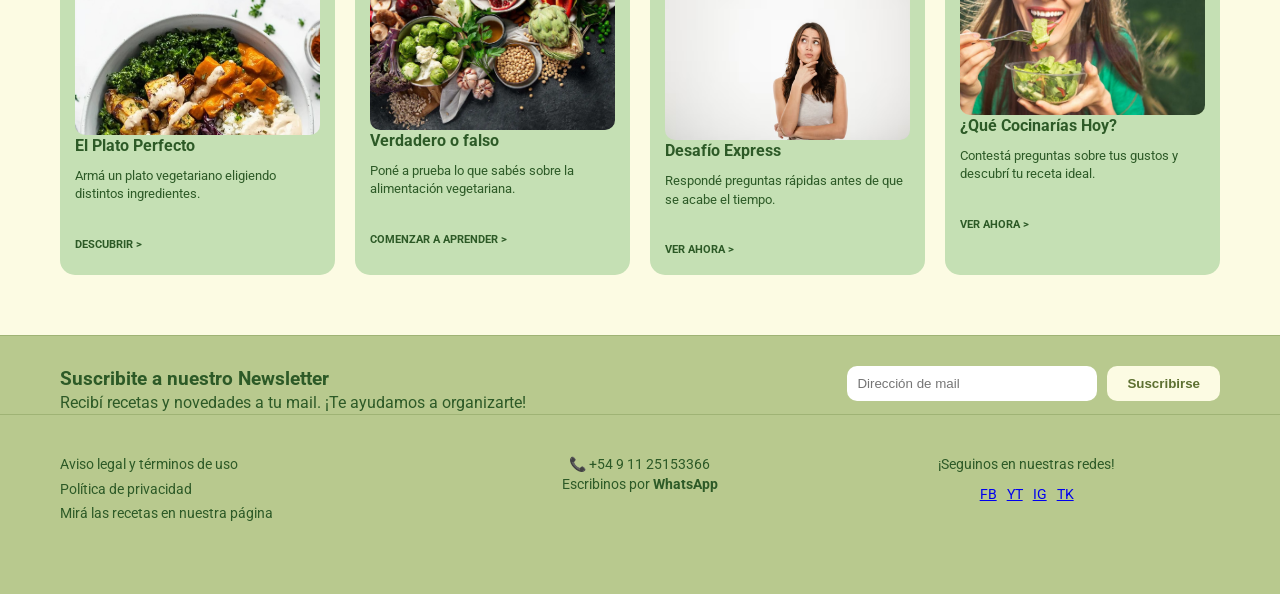
==== commit cdeb15d6: "agregue button ham" ====
--- a/index.html
+++ b/index.html
@@ -15,6 +15,7 @@
             <button id="menu-btn" class="hamburger">☰</button>
             <a href="index.html" id="logo-texto">GREEN SKILLS</a>
             <section class="header-derecha"> 
+                <button id="menu-btn" class="hamburger">☰</button>
                 <nav id="principal1">
                     <ul>
                         <li><a href="index.html">Home</a></li>
--- a/style.css
+++ b/style.css
@@ -1176,12 +1176,13 @@
     overflow: hidden;
     background: #000;
 }
-/* 👇 AGREGA ESTE BLOQUE NUEVO 👇 */
+/* 👇  BLOQUE MODIFICADO 👇 */
 .video-placeholder iframe,
 .video-placeholder video {
-    width: 100%;
-    height: 100%;
+    width: 100% !important;   /* !important fuerza el ancho */
+    height: 100% !important;  /* !important fuerza el alto */
     border: none;
+    display: block;           /* Esto elimina cualquier espacio extra por debajo */
 }
 .video-caption {
     background: white;
@@ -1461,4 +1462,27 @@
         width: 280px;
         height: 280px;
     }
+}
+@media (max-width: 768px) {
+    /* Ajustamos el hero para móvil */
+    .tutoriales-hero {
+        padding: 100px 20px 60px 20px; /* Reducimos el padding superior e inferior */
+        gap: 30px; /* Reducimos la separación entre columnas */
+    }
+
+    /* Ajustamos el título */
+    .titulo-subrayado {
+        font-size: 2.5rem; /* Ajuste intermedio para que no sea diminuto */
+        margin-bottom: 30px; /* Damos más espacio al margen inferior */
+    }
+
+    /* Ajustamos el subrayado naranja */
+    .titulo-subrayado::after {
+        bottom: -8px; /* Ajustamos la posición del subrayado */
+    }
+
+    /* Separamos el párrafo que está justo debajo del título */
+    .tutoriales-hero p {
+        margin-top: 15px; /* Empuja el texto hacia abajo */
+    }
 }
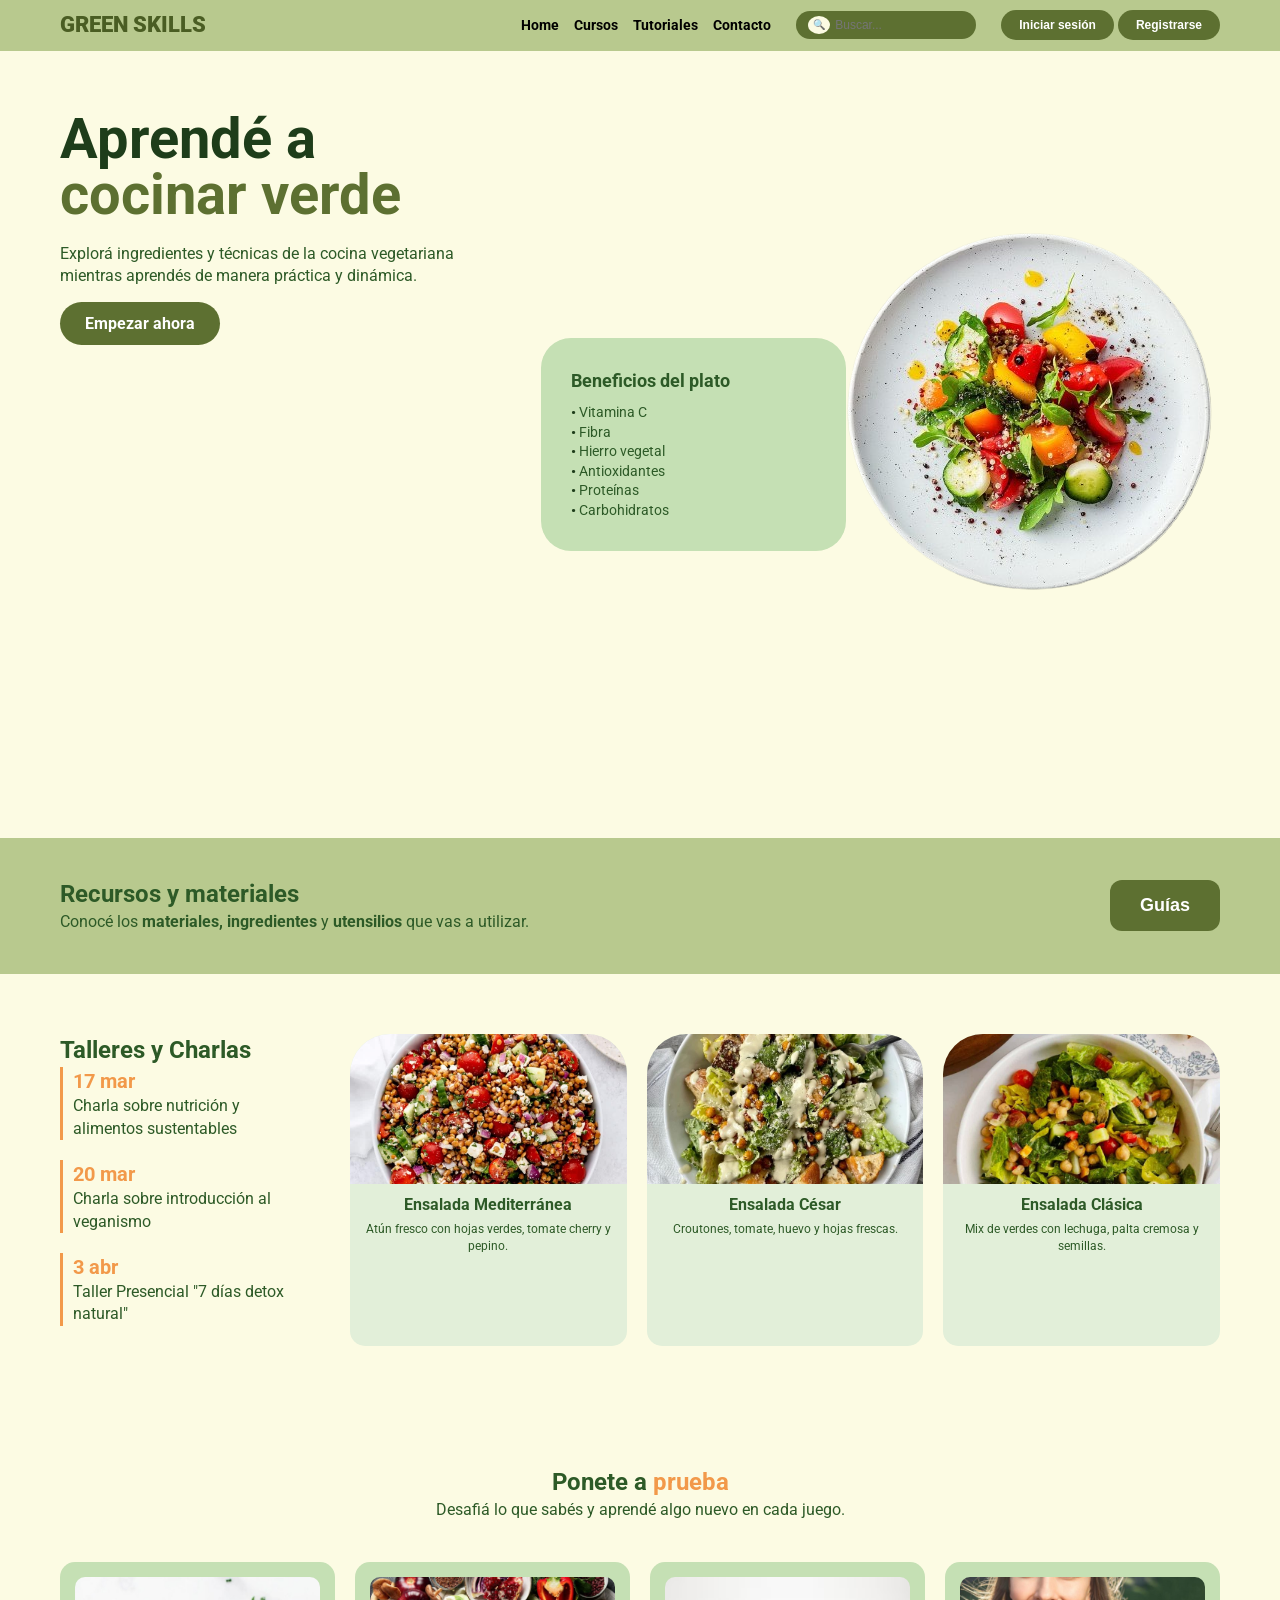
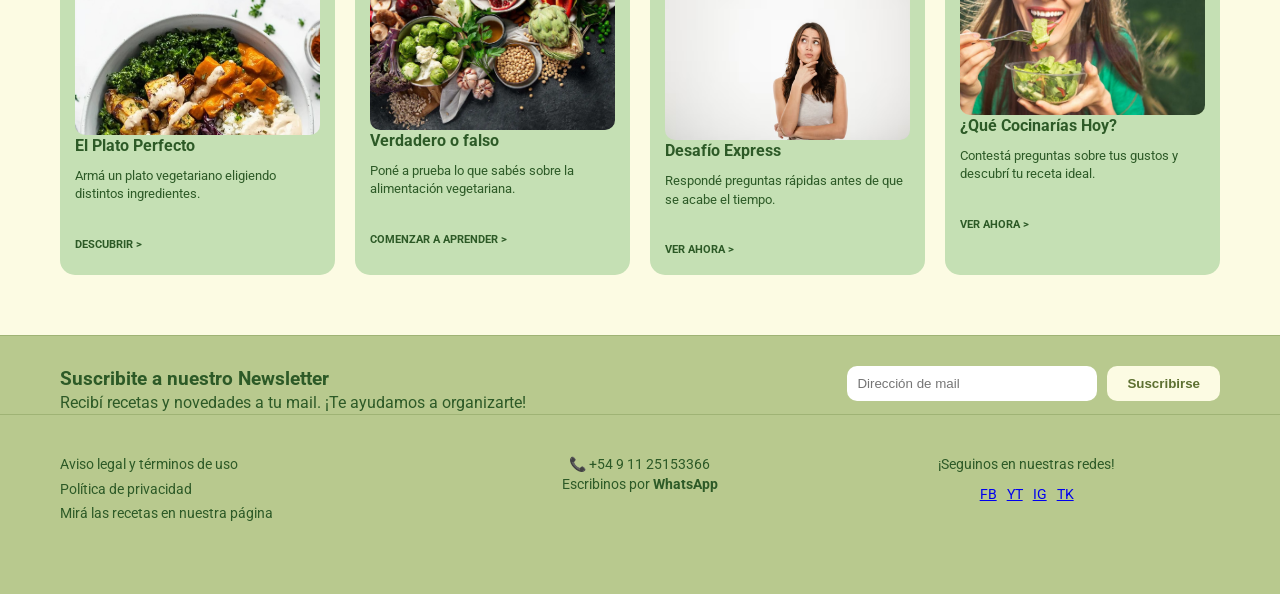
==== commit 6f6e7102: "agregue conexcion hamb" ====
--- a/index.html
+++ b/index.html
@@ -12,7 +12,6 @@
 <body>
     <header class="header-principal">
         <div class="contenedor-centrado header-flex">
-            <button id="menu-btn" class="hamburger">☰</button>
             <a href="index.html" id="logo-texto">GREEN SKILLS</a>
             <section class="header-derecha"> 
                 <button id="menu-btn" class="hamburger">☰</button>
@@ -163,4 +162,9 @@
                     <p>¡Seguinos en nuestras redes!</p>
                     <div class="iconos-redes">
                         <a href="https://www.facebook.com/EasyVeggieIdeas/">FB</a> <a href="https://www.youtube.com/@vidavegana">YT</a> <a href="https://www.instagram.com/vegan/">IG</a> <a href="https://www.tiktok.com/@feedyoursoul____?_r=1&_t=ZT-967Yb3nEdzh">TK</a>
-                    </div>+                    </div>
+                    </footer>
+
+    <script src="main.js"></script>
+</body>
+</html>
--- a/style.css
+++ b/style.css
@@ -1485,4 +1485,40 @@
     .tutoriales-hero p {
         margin-top: 15px; /* Empuja el texto hacia abajo */
     }
+}
+/* 1. Botón oculto en PC */
+.hamburger {
+    display: none;
+    background: none;
+    border: none;
+    font-size: 28px;
+    cursor: pointer;
+    color: #333; /* Ajusta el color a tu diseño */
+}
+
+/* 2. Reglas para móviles */
+@media (max-width: 768px) {
+    .hamburger { display: block; }
+    
+    #menu-principal {
+        display: none; /* Oculto por defecto */
+        position: absolute;
+        top: 80px; /* Ajusta según la altura de tu header */
+        left: 0;
+        width: 100%;
+        background-color: white;
+        flex-direction: column;
+        padding: 20px;
+        box-shadow: 0 4px 6px rgba(0,0,0,0.1);
+    }
+
+    #menu-principal ul {
+        flex-direction: column;
+        gap: 15px;
+    }
+
+    /* Esta clase se activa con JS */
+    #menu-principal.menu-visible {
+        display: flex;
+    }
 }
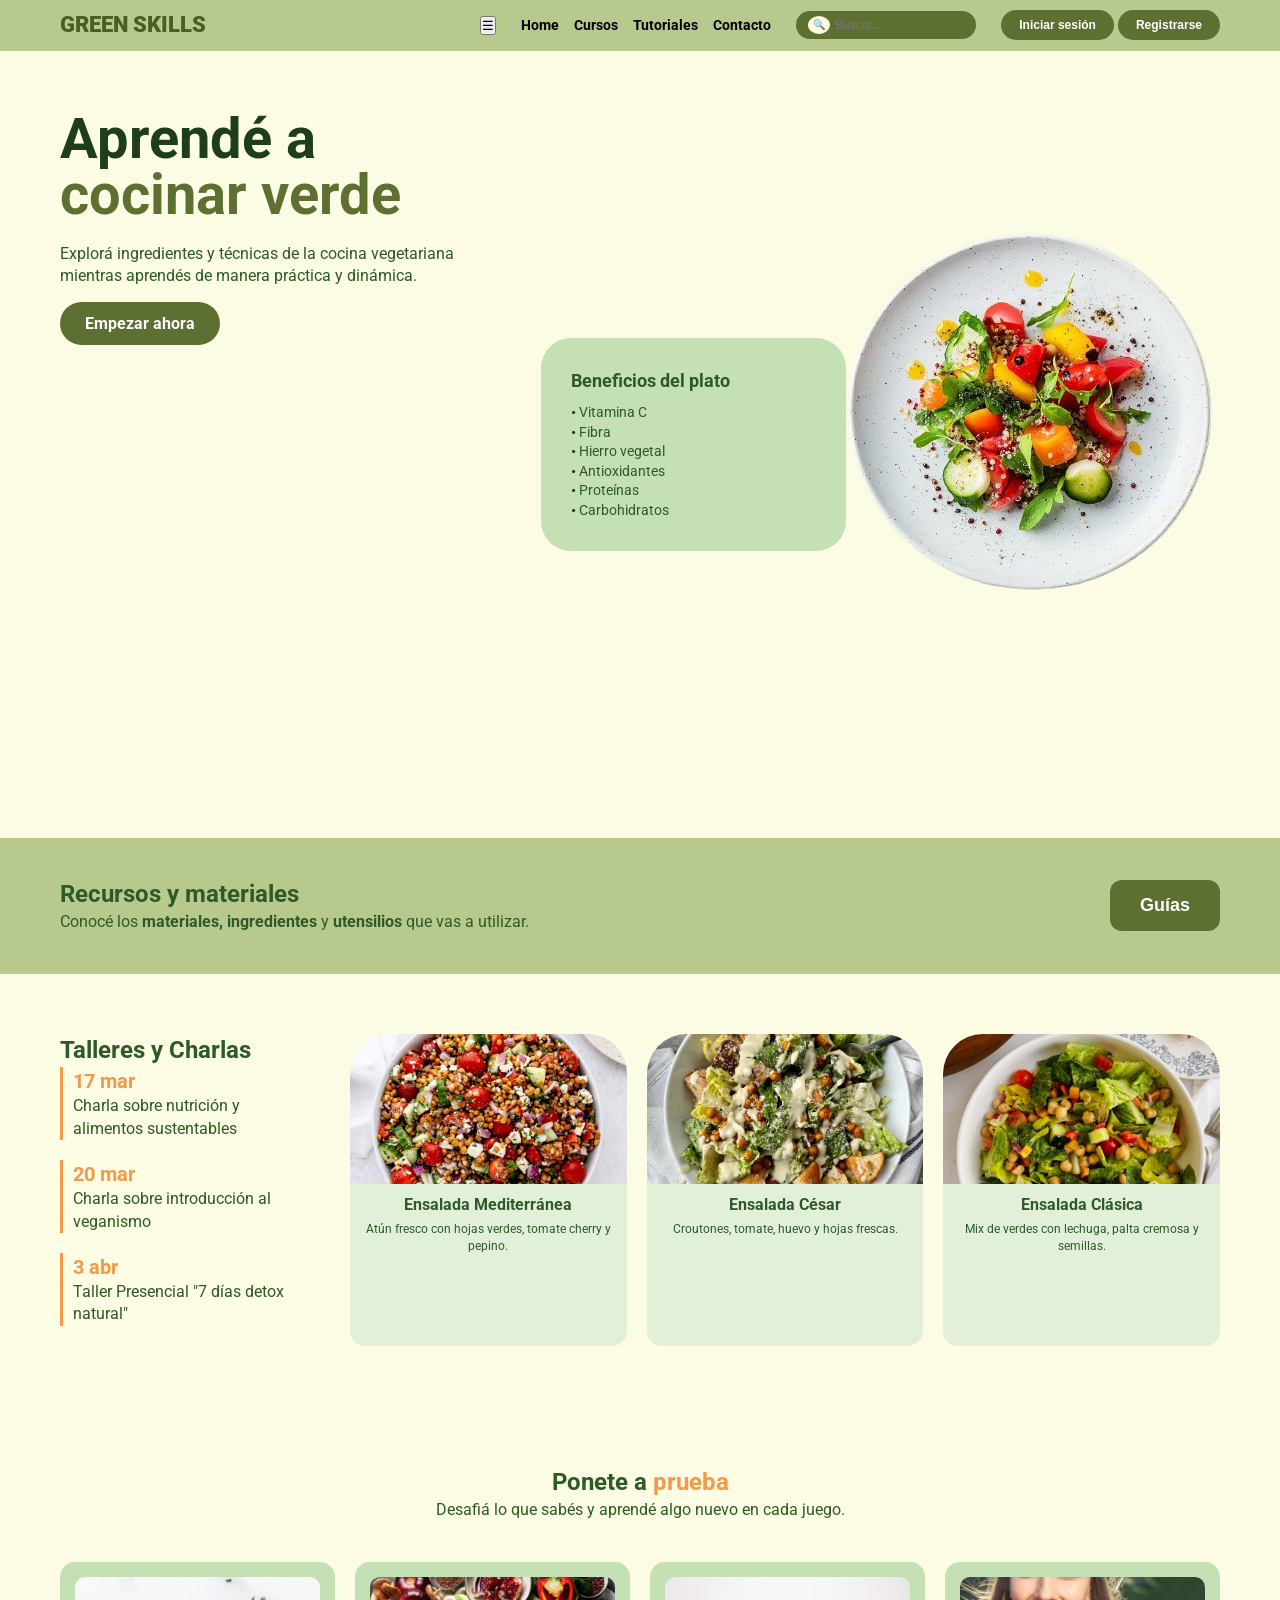
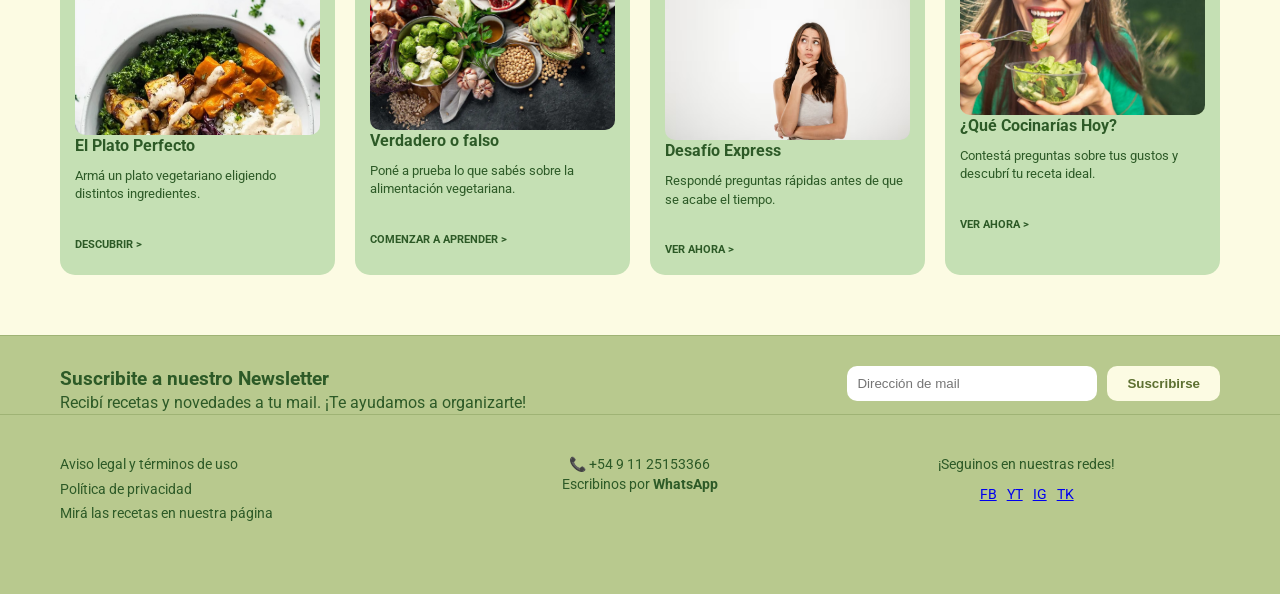
==== commit 5d8481d3: "borre menu hamb" ====
--- a/index.html
+++ b/index.html
@@ -163,8 +163,4 @@
                     <div class="iconos-redes">
                         <a href="https://www.facebook.com/EasyVeggieIdeas/">FB</a> <a href="https://www.youtube.com/@vidavegana">YT</a> <a href="https://www.instagram.com/vegan/">IG</a> <a href="https://www.tiktok.com/@feedyoursoul____?_r=1&_t=ZT-967Yb3nEdzh">TK</a>
                     </div>
-                    </footer>
-
-    <script src="main.js"></script>
-</body>
-</html>+  
--- a/style.css
+++ b/style.css
@@ -1485,40 +1485,3 @@
     .tutoriales-hero p {
         margin-top: 15px; /* Empuja el texto hacia abajo */
     }
-}
-/* 1. Botón oculto en PC */
-.hamburger {
-    display: none;
-    background: none;
-    border: none;
-    font-size: 28px;
-    cursor: pointer;
-    color: #333; /* Ajusta el color a tu diseño */
-}
-
-/* 2. Reglas para móviles */
-@media (max-width: 768px) {
-    .hamburger { display: block; }
-    
-    #menu-principal {
-        display: none; /* Oculto por defecto */
-        position: absolute;
-        top: 80px; /* Ajusta según la altura de tu header */
-        left: 0;
-        width: 100%;
-        background-color: white;
-        flex-direction: column;
-        padding: 20px;
-        box-shadow: 0 4px 6px rgba(0,0,0,0.1);
-    }
-
-    #menu-principal ul {
-        flex-direction: column;
-        gap: 15px;
-    }
-
-    /* Esta clase se activa con JS */
-    #menu-principal.menu-visible {
-        display: flex;
-    }
-}
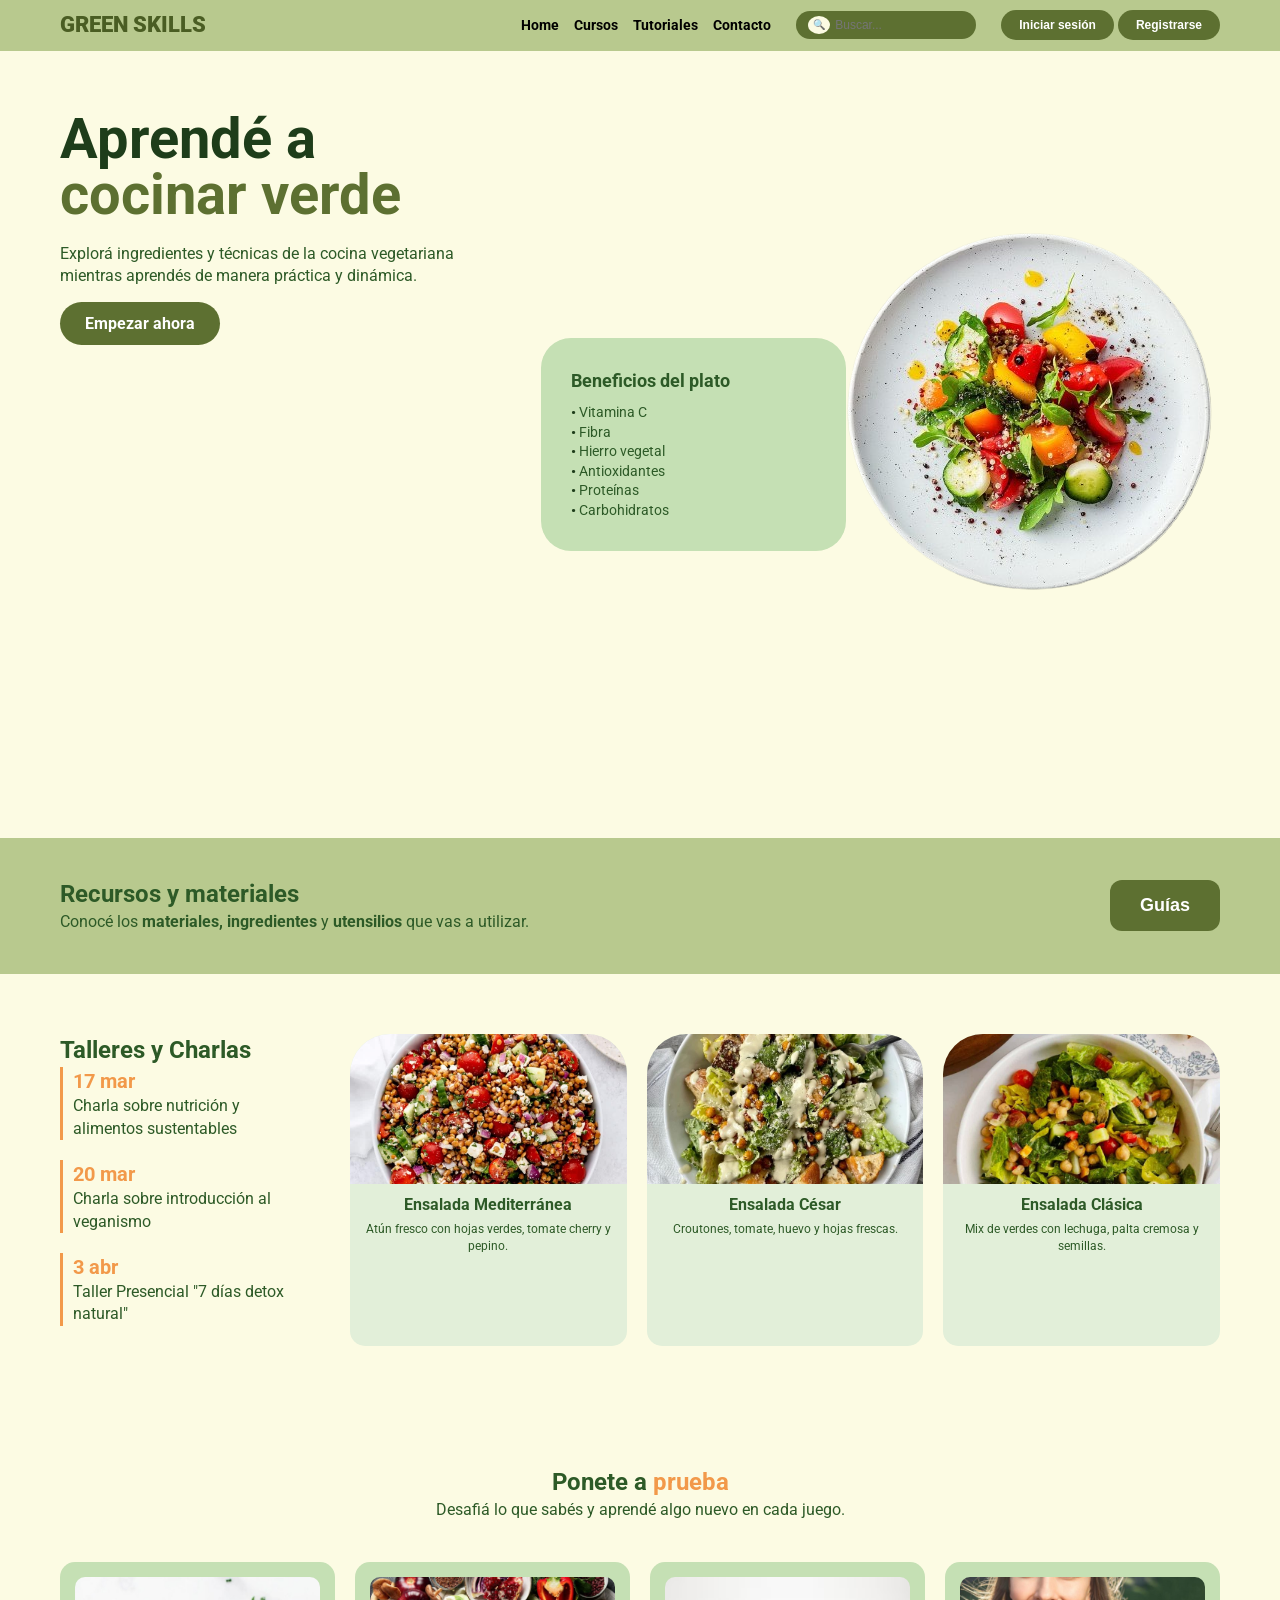
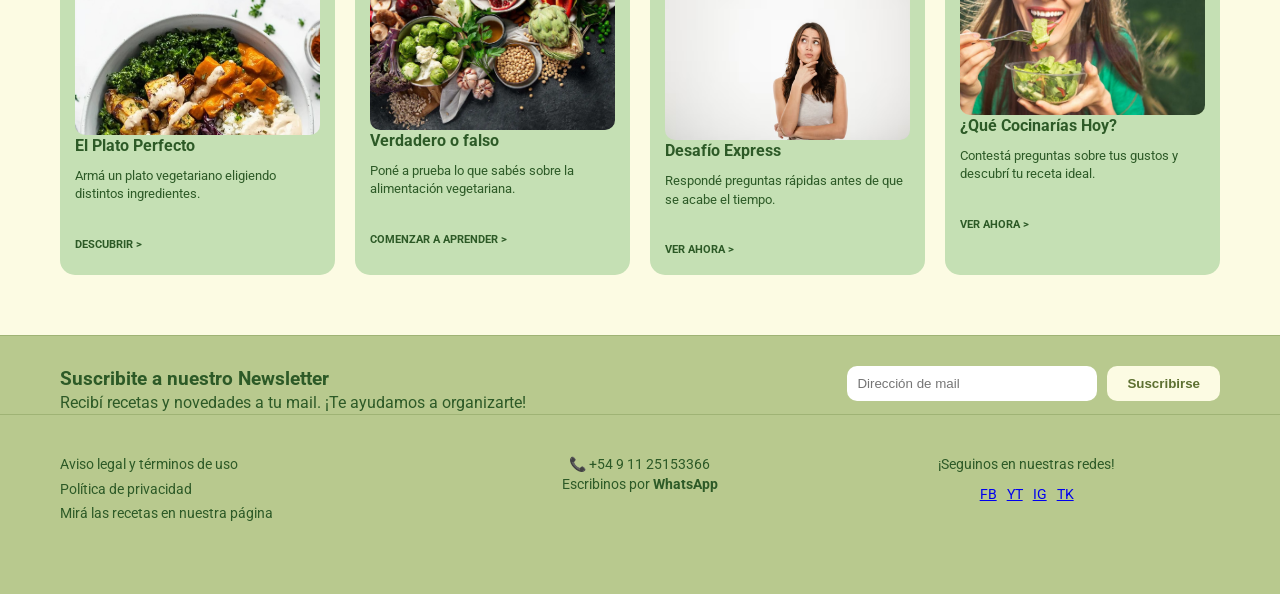
==== commit fb47e43b: "saque icono hamb" ====
--- a/index.html
+++ b/index.html
@@ -14,7 +14,6 @@
         <div class="contenedor-centrado header-flex">
             <a href="index.html" id="logo-texto">GREEN SKILLS</a>
             <section class="header-derecha"> 
-                <button id="menu-btn" class="hamburger">☰</button>
                 <nav id="principal1">
                     <ul>
                         <li><a href="index.html">Home</a></li>
--- a/style.css
+++ b/style.css
@@ -1484,4 +1484,4 @@
     /* Separamos el párrafo que está justo debajo del título */
     .tutoriales-hero p {
         margin-top: 15px; /* Empuja el texto hacia abajo */
-    }
+    }
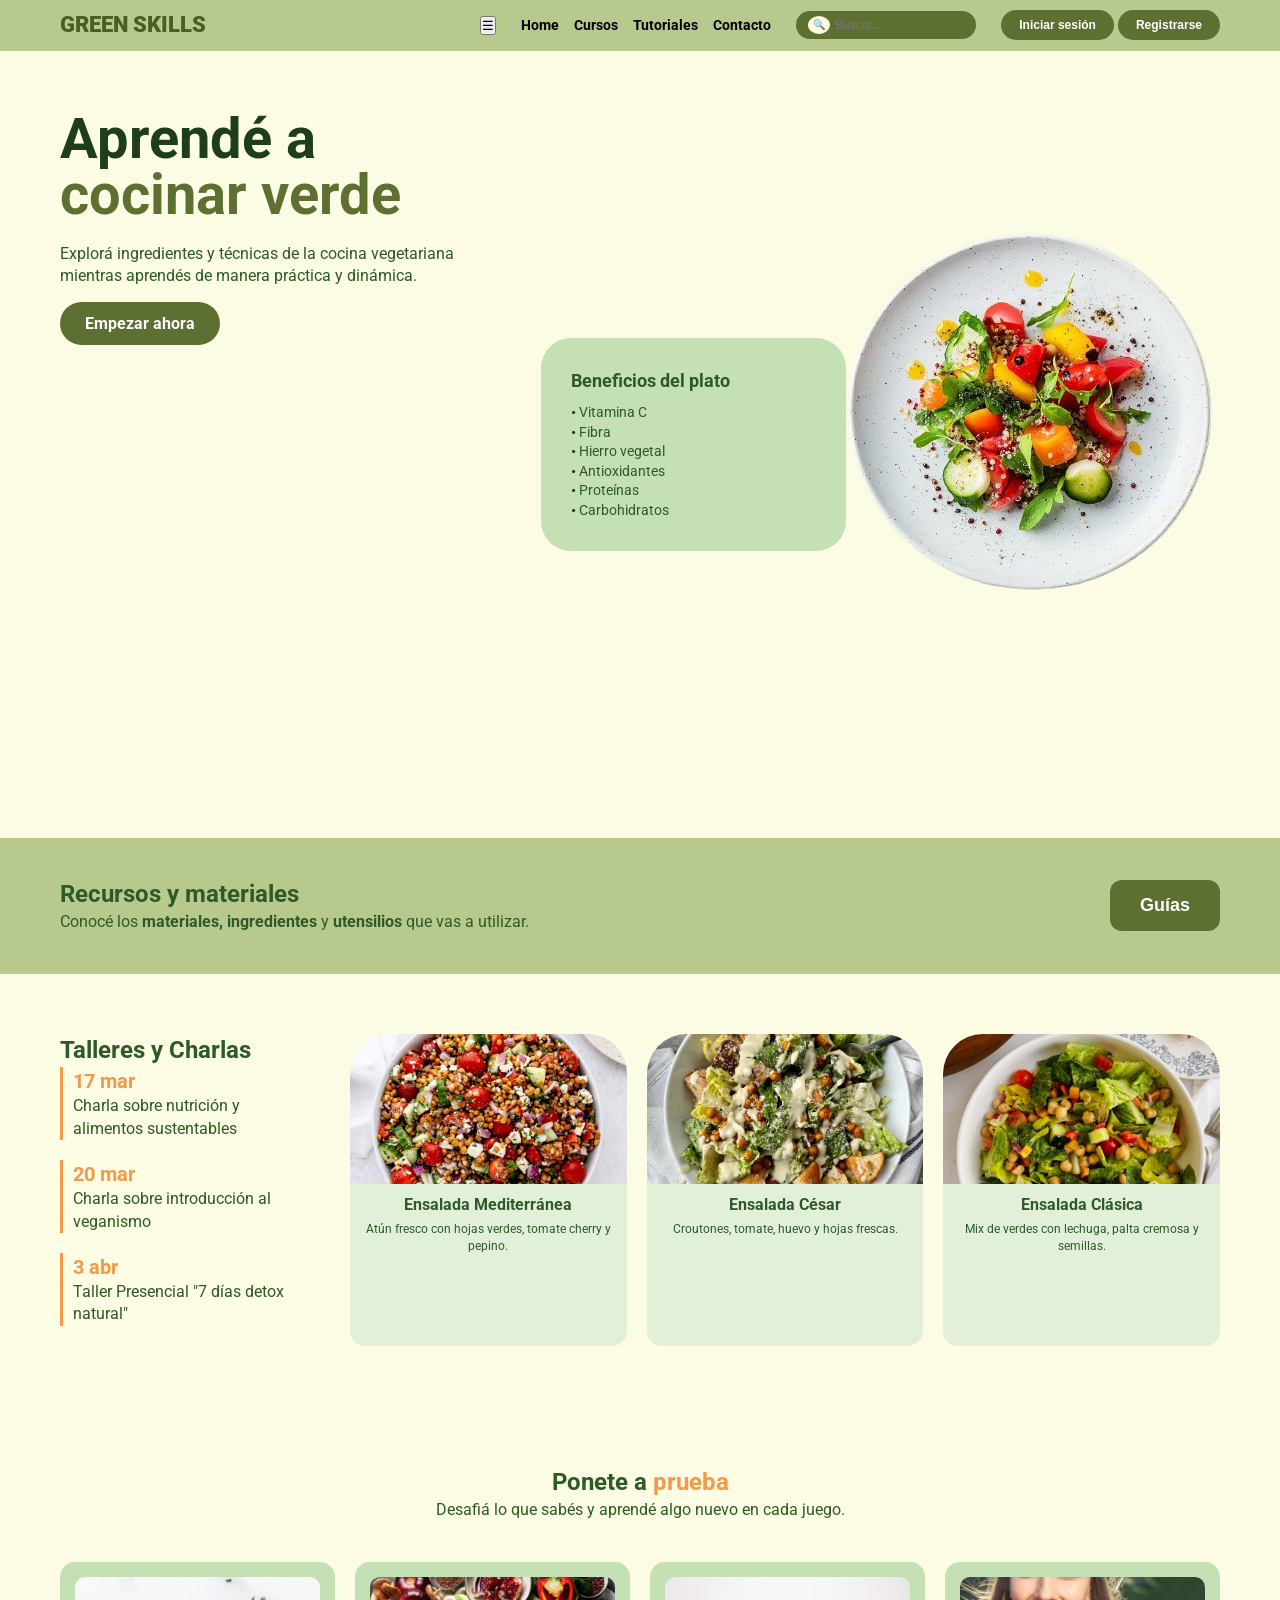
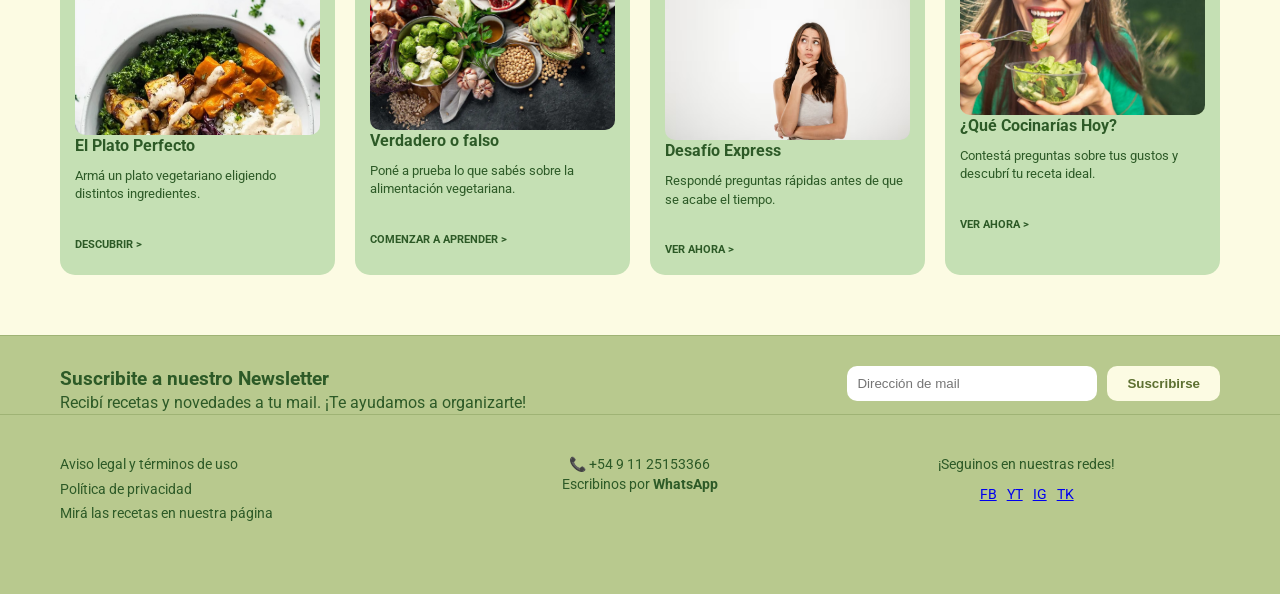
==== commit e51ac592: "volvi atras" ====
--- a/index.html
+++ b/index.html
@@ -14,6 +14,7 @@
         <div class="contenedor-centrado header-flex">
             <a href="index.html" id="logo-texto">GREEN SKILLS</a>
             <section class="header-derecha"> 
+                <button id="menu-btn" class="hamburger">☰</button>
                 <nav id="principal1">
                     <ul>
                         <li><a href="index.html">Home</a></li>
@@ -162,4 +163,3 @@
                     <div class="iconos-redes">
                         <a href="https://www.facebook.com/EasyVeggieIdeas/">FB</a> <a href="https://www.youtube.com/@vidavegana">YT</a> <a href="https://www.instagram.com/vegan/">IG</a> <a href="https://www.tiktok.com/@feedyoursoul____?_r=1&_t=ZT-967Yb3nEdzh">TK</a>
                     </div>
-  
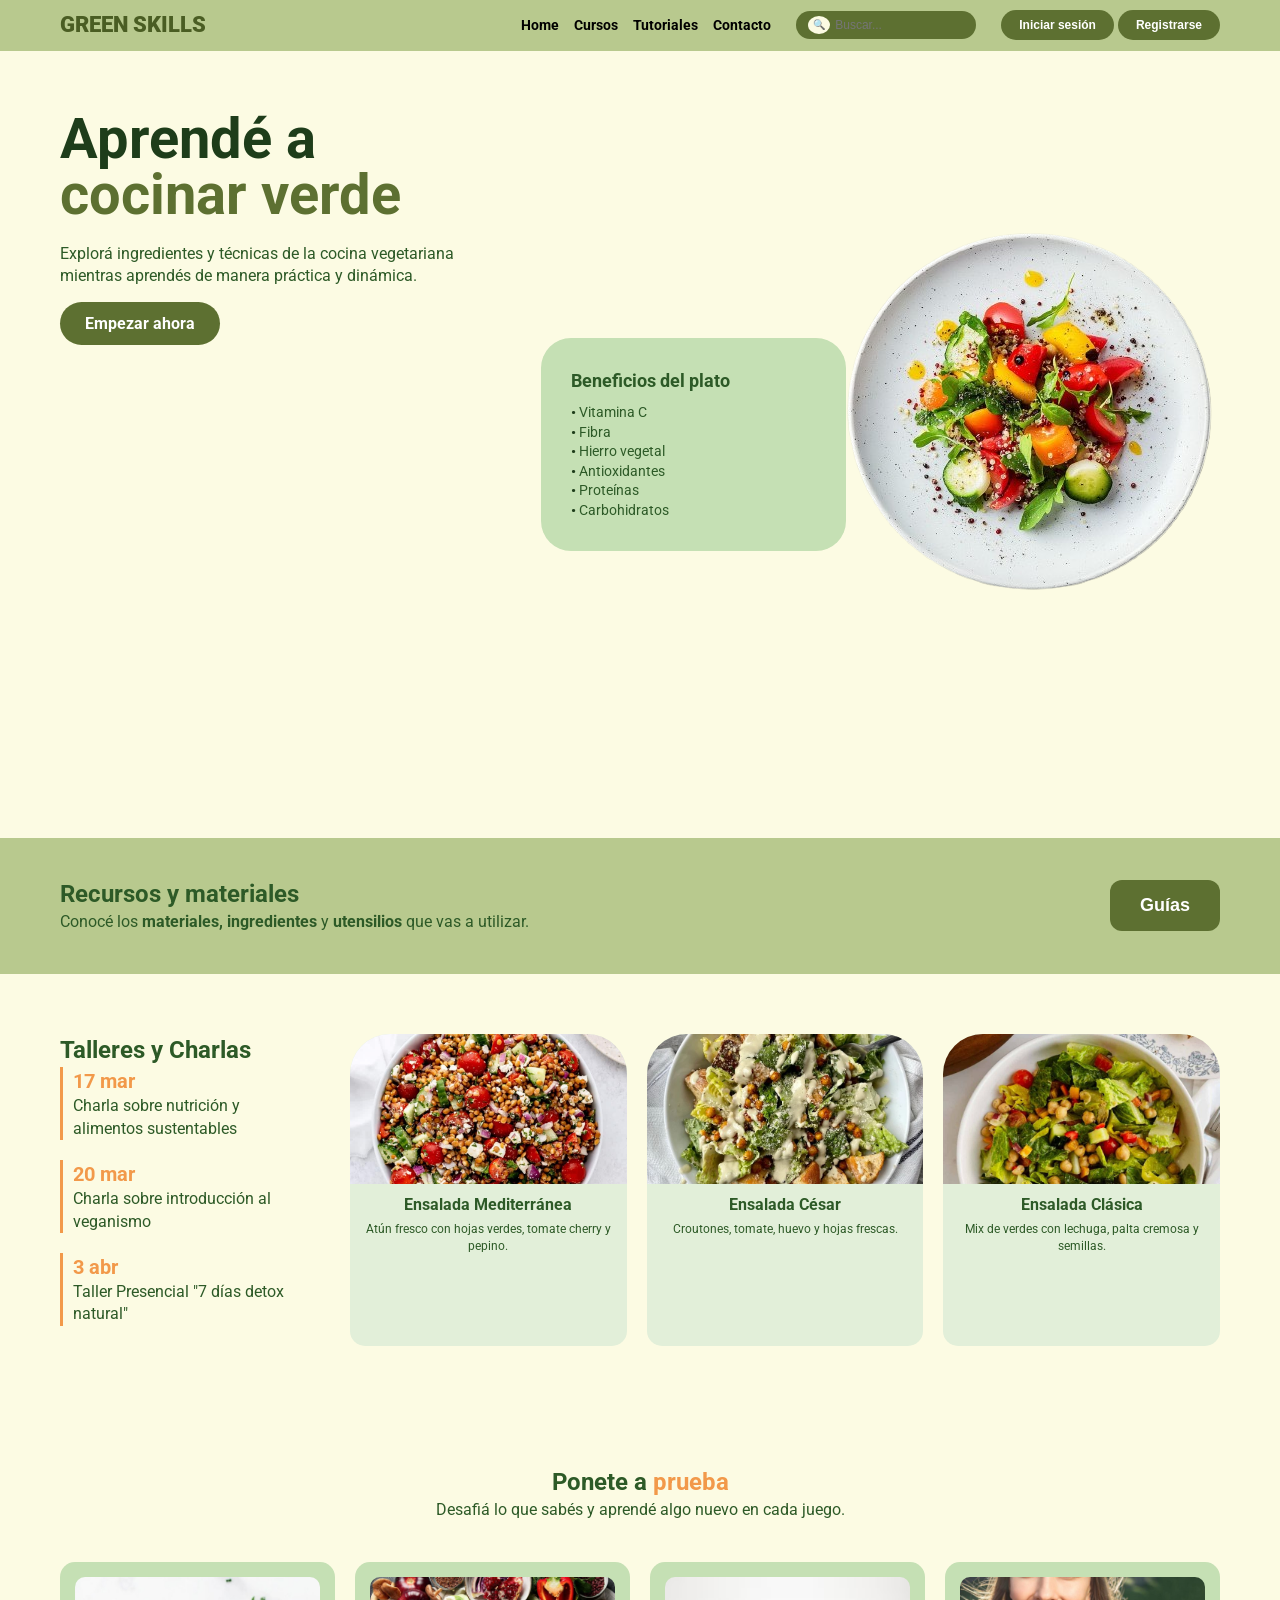
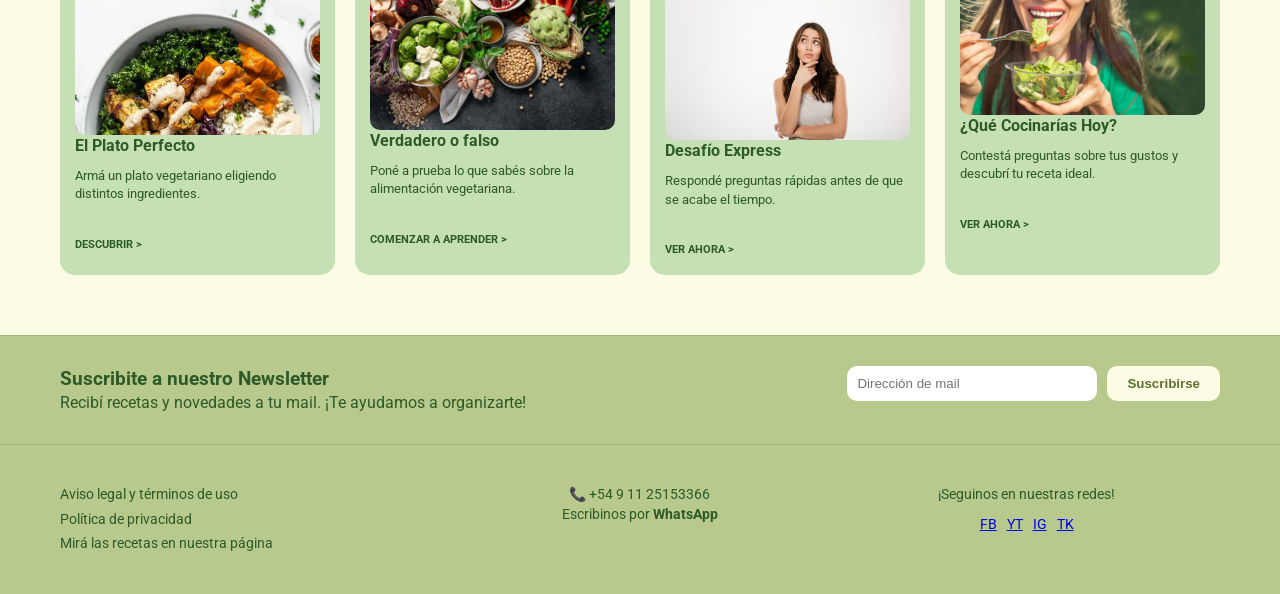
==== commit 5e34bb65: "agregue java newletter" ====
--- a/index.html
+++ b/index.html
@@ -10,11 +10,11 @@
     <link rel="stylesheet" href="style.css">
 </head>
 <body>
+    <!-- HEADER -->
     <header class="header-principal">
         <div class="contenedor-centrado header-flex">
             <a href="index.html" id="logo-texto">GREEN SKILLS</a>
             <section class="header-derecha"> 
-                <button id="menu-btn" class="hamburger">☰</button>
                 <nav id="principal1">
                     <ul>
                         <li><a href="index.html">Home</a></li>
@@ -136,30 +136,42 @@
     </main>
     <!-- FOOTER -->
     <footer class="footer-total">
-        <div class="newsletter">
-            <div class="contenedor-centrado news-flex">
-                <div class="texto-news">
-                    <h3>Suscribite a nuestro Newsletter</h3>
-                    <p>Recibí recetas y novedades a tu mail. ¡Te ayudamos a organizarte!</p>
+    <div class="newsletter">
+        <div class="contenedor-centrado news-flex">
+            <div class="texto-news">
+                <h3>Suscribite a nuestro Newsletter</h3>
+                <p>Recibí recetas y novedades a tu mail. ¡Te ayudamos a organizarte!</p>
+            </div>
+            <div class="input-group">
+                <input type="email" id="email-input" placeholder="Dirección de mail" aria-label="Correo electrónico">
+                <button id="btn-suscribir" class="btn-footer">Suscribirse</button>
+            </div>
+            <p id="msg-feedback" style="display: none; margin-top: 10px;"></p>
+        </div>
+    </div>
+
+    <div class="footer-datos">
+        <div class="contenedor-centrado footer-grid">
+            <div class="footer-links">
+                <a href="#">Aviso legal y términos de uso</a>
+                <a href="#">Política de privacidad</a>
+                <a href="#">Mirá las recetas en nuestra página</a>
+            </div>
+            <div class="footer-contacto">
+                <p>📞 +54 9 11 25153366</p>
+                <p>Escribinos por <strong>WhatsApp</strong></p>
+            </div>
+            <div class="footer-redes">
+                <p>¡Seguinos en nuestras redes!</p>
+                <div class="iconos-redes">
+                    <a href="https://www.facebook.com/EasyVeggieIdeas/">FB</a> 
+                    <a href="https://www.youtube.com/@vidavegana">YT</a> 
+                    <a href="https://www.instagram.com/vegan/">IG</a> 
+                    <a href="https://www.tiktok.com/@feedyoursoul____?_r=1&_t=ZT-967Yb3nEdzh">TK</a>
                 </div>
-                <div class="input-group">
-                    <input type="email" placeholder="Dirección de mail" aria-label="Correo electrónico">
-                    <button class="btn-footer">Suscribirse</button>
-                </div>
+            </div>
         </div>
-        <div class="footer-datos">
-            <div class="contenedor-centrado footer-grid">
-                <div class="footer-links">
-                    <a href="#">Aviso legal y términos de uso</a>
-                    <a href="#">Política de privacidad</a>
-                    <a href="#">Mirá las recetas en nuestra página</a>
-                </div>
-                <div class="footer-contacto">
-                    <p>📞 +54 9 11 25153366</p>
-                    <p>Escribinos por <strong>WhatsApp</strong></p>
-                </div>
-                <div class="footer-redes">
-                    <p>¡Seguinos en nuestras redes!</p>
-                    <div class="iconos-redes">
-                        <a href="https://www.facebook.com/EasyVeggieIdeas/">FB</a> <a href="https://www.youtube.com/@vidavegana">YT</a> <a href="https://www.instagram.com/vegan/">IG</a> <a href="https://www.tiktok.com/@feedyoursoul____?_r=1&_t=ZT-967Yb3nEdzh">TK</a>
-                    </div>
+    </div>
+</footer>
+
+<script src="main.js"></script>
--- a/style.css
+++ b/style.css
@@ -1484,4 +1484,14 @@
     /* Separamos el párrafo que está justo debajo del título */
     .tutoriales-hero p {
         margin-top: 15px; /* Empuja el texto hacia abajo */
-    }+    }
+/* Feedback visual para el usuario */
+.mensaje-exito { 
+    color: #2ecc71; 
+    font-weight: bold; 
+} 
+
+.mensaje-error { 
+    color: #e74c3c; 
+    font-weight: bold; 
+}
